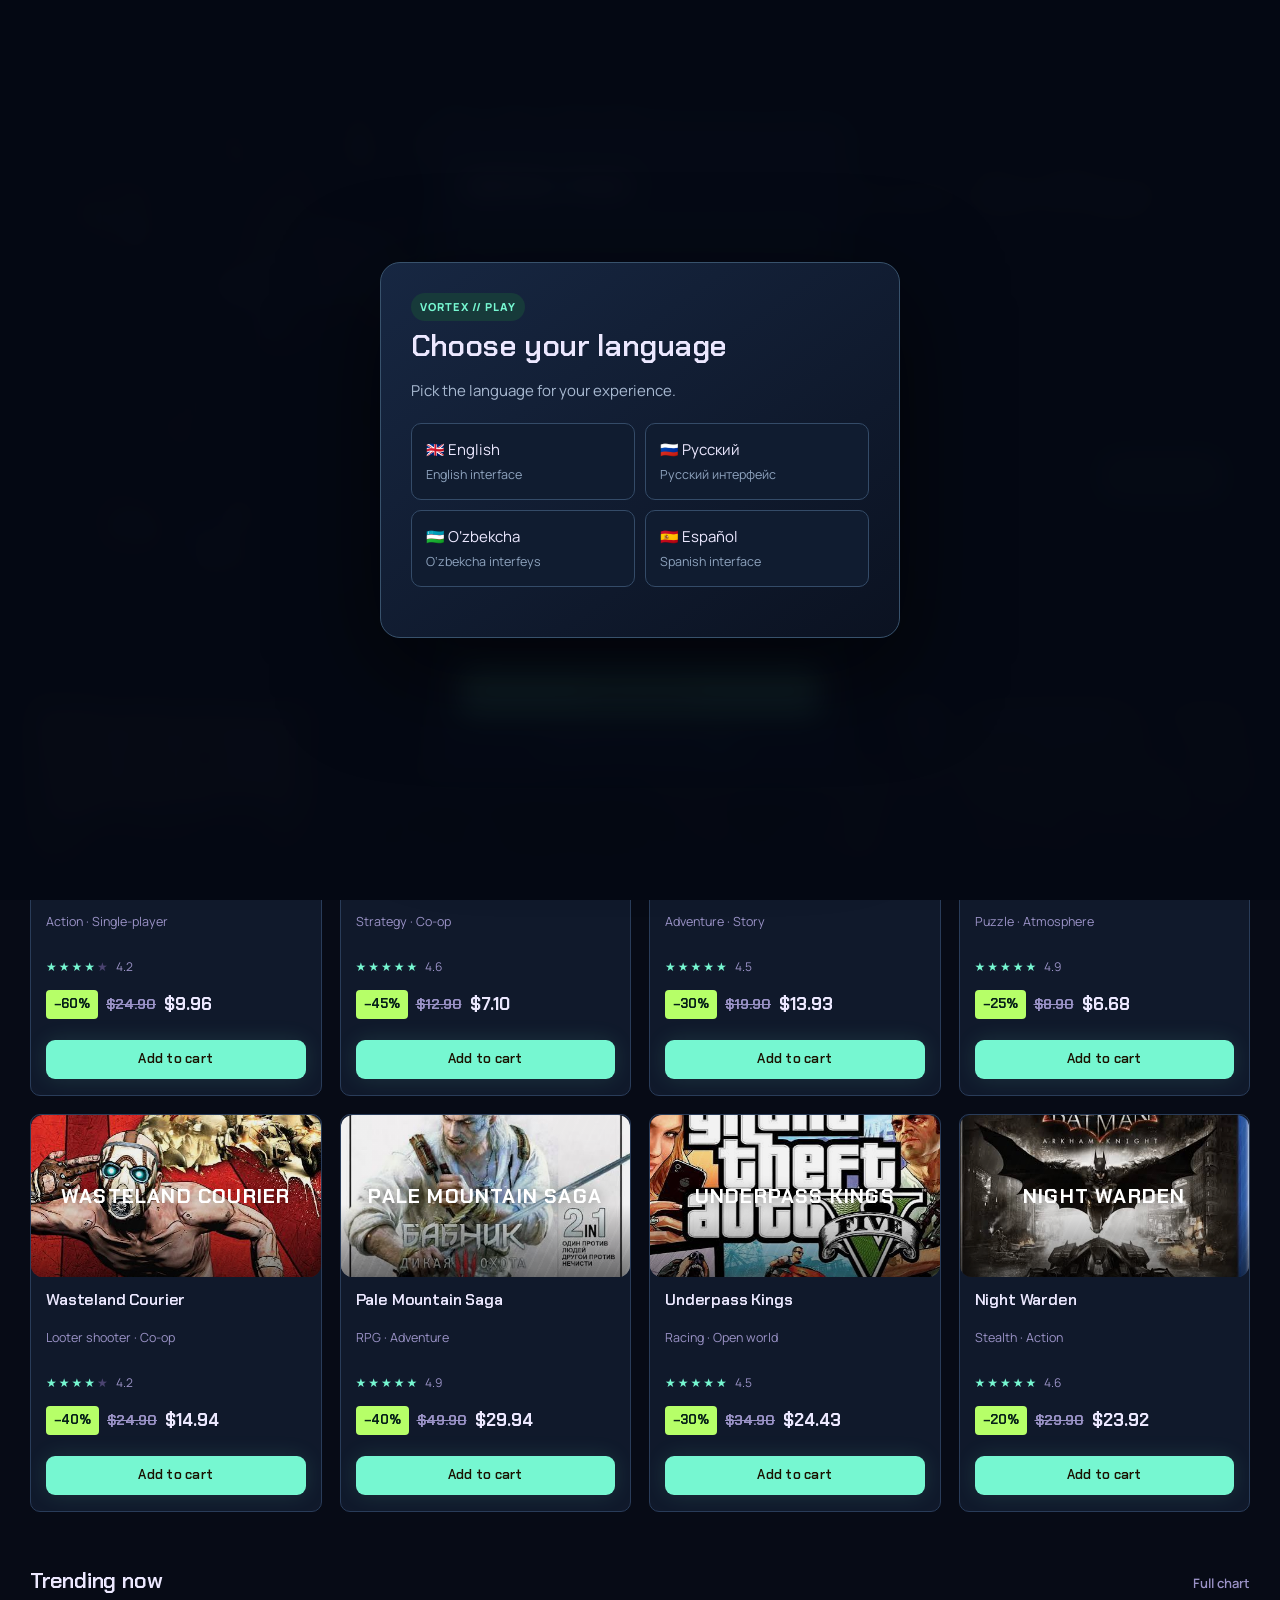
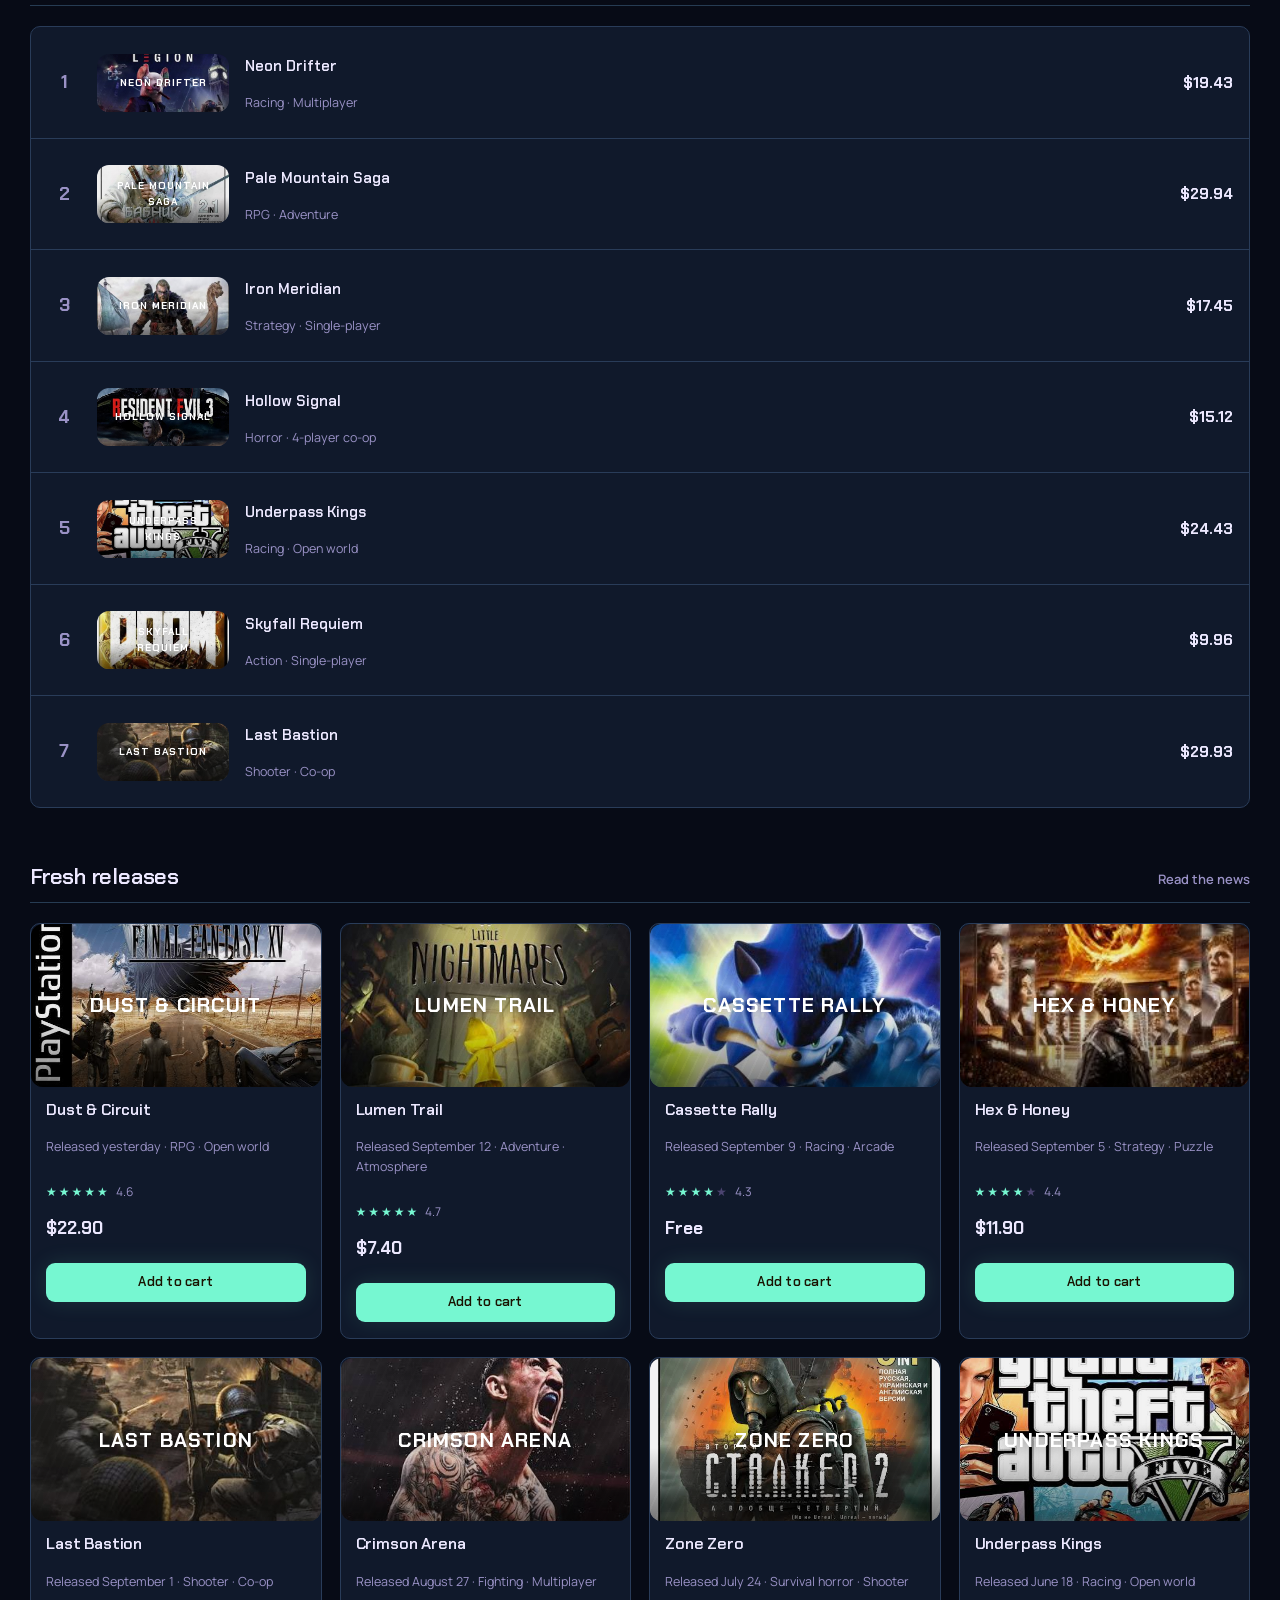
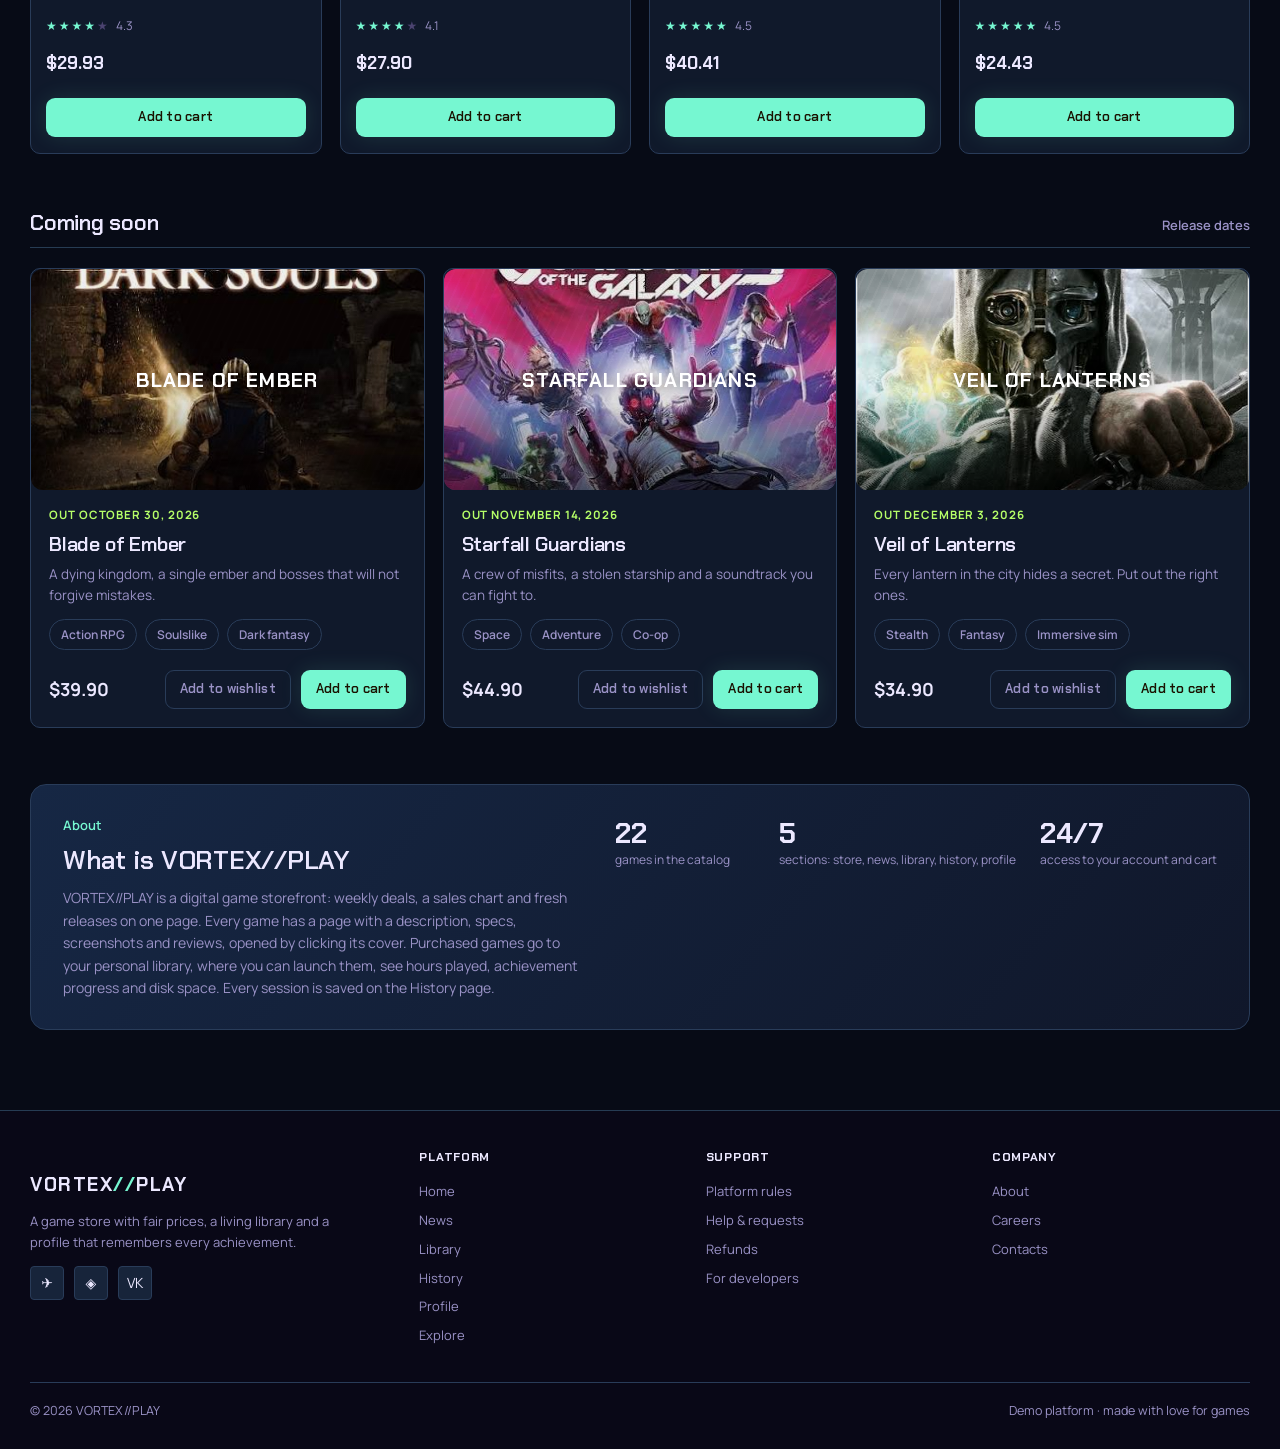
==== index.html @ 657681e9 "Vortex-play" ====
<!DOCTYPE html>
<html lang="en">
<head>
<meta charset="utf-8">
<meta name="description" content="VORTEX//PLAY — game store: weekly deals, sales chart and fresh releases. Click a cover to open the game page.">
<meta name="viewport" content="width=device-width, initial-scale=1">
<title>VORTEX//PLAY — store</title>
<link rel="preconnect" href="https://fonts.googleapis.com">
<link rel="preconnect" href="https://fonts.gstatic.com" crossorigin>
<link href="https://fonts.googleapis.com/css2?family=Chakra+Petch:wght@500;600;700&family=Manrope:wght@400;500;600;700&display=swap" rel="stylesheet">
<link rel="icon" href="data:image/svg+xml,%3Csvg xmlns='http://www.w3.org/2000/svg' viewBox='0 0 32 32'%3E%3Ctext y='26' font-size='26'%3E%F0%9F%8E%AE%3C/text%3E%3C/svg%3E">
<link rel="stylesheet" href="style.css">
<link rel="stylesheet" href="refresh.css">
</head>
<body data-page="home">

<header class="topbar">
  <div class="topbar__inner">
    <a class="logo" href="index.html">VORTEX<span>//</span>PLAY</a>
    <nav class="nav" id="main-nav">
      <a href="index.html" aria-current="page">Home</a>
      <a href="news.html">News</a>
      <a href="library.html">Library</a>
      <a href="history.html">History</a>
      <a href="profile.html">Profile</a>
      <a href="explore.html">Explore</a>
    </nav>
    <div class="session" data-session></div>
    <button class="burger" type="button" data-burger aria-expanded="false" aria-controls="main-nav" aria-label="Open menu"><span class="burger__lines"></span></button>
  </div>
</header>

<main class="shell">

  <section class="hero" aria-label="Game of the week">
    <div class="hero__stage">
      <div class="cover hero__cover" id="hero-cover">
        <span class="cover__title" id="hero-cover-title"></span>
        <span class="cover__hint">Details</span>
      </div>
      <ol class="hero__picker" id="hero-picker" aria-label="Other picks"></ol>
    </div>

    <div class="hero__info">
      <p class="hero__kicker" id="hero-kicker"></p>
      <h1 id="hero-title">Neon Drifter</h1>
      <p class="hero__text" id="hero-text"></p>
      <ul class="tags" id="hero-tags"></ul>
      <div class="hero__buy">
        <div class="price">
          <span class="price__off" id="hero-off"></span>
          <span class="price__old" id="hero-old"></span>
          <span class="price__now" id="hero-now"></span>
        </div>
        <button class="btn btn--primary" type="button" id="hero-buy" data-buy="">Add to cart</button>
        <button class="btn btn--ghost" type="button" data-wish>Add to wishlist</button>
      </div>
    </div>
  </section>

  <section class="section">
    <div class="section__head"><h2>Weekly deals</h2><a href="#">All offers</a></div>
    <div class="grid" id="deals"></div>
  </section>

  <section class="section">
    <div class="section__head"><h2>Trending now</h2><a href="#">Full chart</a></div>
    <ol class="chart" id="chart"></ol>
  </section>

  <section class="section">
    <div class="section__head"><h2>Fresh releases</h2><a href="news.html">Read the news</a></div>
    <div class="grid" id="fresh"></div>
  </section>

  <section class="section" id="soon-section" aria-label="Coming soon">
    <div class="section__head"><h2>Coming soon</h2><a href="news.html">Release dates</a></div>
    <div class="soon" id="soon"></div>
  </section>

  <section class="section about-site" aria-label="About the platform">
    <div class="about-site__card">
      <div class="about-site__text-block">
        <p class="hero__kicker">About</p>
        <h2>What is VORTEX//PLAY</h2>
        <p class="about-site__text">VORTEX//PLAY is a digital game storefront: weekly deals, a sales chart and fresh releases on one page. Every game has a page with a description, specs, screenshots and reviews, opened by clicking its cover. Purchased games go to your personal library, where you can launch them, see hours played, achievement progress and disk space. Every session is saved on the History page.</p>
      </div>
      <ul class="about-site__stats">
        <li><b>22</b><span>games in the catalog</span></li>
        <li><b>5</b><span>sections: store, news, library, history, profile</span></li>
        <li><b>24/7</b><span>access to your account and cart</span></li>
      </ul>
    </div>
  </section>

</main>

<footer class="footer">
  <div class="shell footer__top">
    <div class="footer__brand">
      <p class="logo">VORTEX<span>//</span>PLAY</p>
      <p class="footer__about">A game store with fair prices, a living library and a profile that remembers every achievement.</p>
      <div class="footer__social" aria-label="Social media">
        <a href="#" aria-label="Telegram">✈</a>
        <a href="#" aria-label="Discord">◈</a>
        <a href="#" aria-label="VK">VK</a>
      </div>
    </div>
    <nav class="footer__col" aria-label="Site sections">
      <h3>Platform</h3>
      <a href="index.html">Home</a>
      <a href="news.html">News</a>
      <a href="library.html">Library</a>
      <a href="history.html">History</a>
      <a href="profile.html">Profile</a>
      <a href="explore.html">Explore</a>
    </nav>
    <nav class="footer__col" aria-label="Support">
      <h3>Support</h3>
      <a href="#">Platform rules</a>
      <a href="#">Help &amp; requests</a>
      <a href="#">Refunds</a>
      <a href="#">For developers</a>
    </nav>
    <nav class="footer__col" aria-label="Company">
      <h3>Company</h3>
      <a href="#">About</a>
      <a href="#">Careers</a>
      <a href="#">Contacts</a>
    </nav>
  </div>
  <div class="shell footer__bottom">
    <span>© 2026 VORTEX//PLAY</span>
    <span>Demo platform · made with love for games</span>
  </div>
</footer>

<script src="app.js"></script>
<script src="fpgames.js"></script>
<script src="refresh.js"></script>
</body>
</html>
---- style.css ----
:root {
  --void: #0a0818;
  --panel: #14102b;
  --panel-2: #1c1740;
  --line: #2e2760;
  --text: #ece8ff;
  --muted: #9a92c6;
  --amber: #ffc247;
  --violet: #7b5cff;
  --mint: #4fe0b0;
  --danger: #ff4d6d;

  --radius-s: 4px;
  --radius-m: 10px;
  --shell: 1220px;
  --nav-h: 64px;

  --font-display: "Chakra Petch", "Segoe UI", sans-serif;
  --font-body: "Manrope", system-ui, sans-serif;
}

* { box-sizing: border-box; }

html { scroll-behavior: smooth; }

body {
  margin: 0;
  min-height: 100vh;
  background: var(--void);
  background-image:
    radial-gradient(900px 500px at 12% -10%, rgba(123, 92, 255, .22), transparent 60%),
    radial-gradient(700px 400px at 95% 0%, rgba(255, 194, 71, .10), transparent 55%);
  background-attachment: fixed;
  color: var(--text);
  font-family: var(--font-body);
  font-size: 15px;
  line-height: 1.6;
  -webkit-font-smoothing: antialiased;
}

body.is-locked { overflow: hidden; }

h1, h2, h3, h4 {
  font-family: var(--font-display);
  font-weight: 600;
  letter-spacing: -0.01em;
  line-height: 1.15;
  margin: 0;
}

a { color: inherit; text-decoration: none; }

img { max-width: 100%; display: block; }

button, input, select, textarea { font: inherit; color: inherit; }

:focus-visible {
  outline: 2px solid var(--amber);
  outline-offset: 3px;
  border-radius: 2px;
}

.shell {
  width: min(100% - 40px, var(--shell));
  margin-inline: auto;
}



.topbar {
  position: sticky;
  top: 0;
  z-index: 40;
  height: var(--nav-h);
  display: flex;
  align-items: center;
  background: rgba(10, 8, 24, .82);
  backdrop-filter: blur(14px);
  border-bottom: 1px solid var(--line);
}

.topbar__inner {
  display: flex;
  align-items: center;
  gap: 28px;
  width: min(100% - 40px, var(--shell));
  margin-inline: auto;
}

.logo {
  font-family: var(--font-display);
  font-size: 19px;
  font-weight: 700;
  letter-spacing: .04em;
  white-space: nowrap;
}

.logo span { color: var(--amber); }

.nav {
  display: flex;
  gap: 4px;
  margin-right: auto;
  overflow-x: auto;
  scrollbar-width: none;
}

.nav::-webkit-scrollbar { display: none; }

.nav a {
  position: relative;
  padding: 8px 14px;
  border-radius: var(--radius-s);
  color: var(--muted);
  font-size: 14px;
  font-weight: 600;
  white-space: nowrap;
  transition: color .15s, background .15s;
}

.nav a:hover { color: var(--text); background: var(--panel-2); }

.nav a[aria-current="page"] { color: var(--text); }

.nav a[aria-current="page"]::after {
  content: "";
  position: absolute;
  left: 14px;
  right: 14px;
  bottom: -1px;
  height: 2px;
  background: var(--amber);
}

.session {
  display: flex;
  align-items: center;
  gap: 10px;
  font-size: 13px;
  color: var(--muted);
}

.session__avatar {
  width: 32px;
  height: 32px;
  border-radius: var(--radius-s);
  display: grid;
  place-items: center;
  background: linear-gradient(140deg, var(--violet), #ff6a9c);
  font-family: var(--font-display);
  font-weight: 700;
  color: #fff;
}

.session__name { color: var(--text); font-weight: 600; }

.session__wallet { color: var(--mint); font-weight: 600; }



.btn {
  display: inline-flex;
  align-items: center;
  justify-content: center;
  gap: 8px;
  padding: 11px 20px;
  border: 1px solid transparent;
  border-radius: var(--radius-s);
  background: var(--panel-2);
  font-family: var(--font-display);
  font-size: 14px;
  font-weight: 600;
  letter-spacing: .02em;
  cursor: pointer;
  transition: background .15s, border-color .15s, transform .08s;
}

.btn:hover { background: #26205a; }
.btn:active { transform: translateY(1px); }

.btn--primary { background: var(--amber); color: #1a1200; }
.btn--primary:hover { background: #ffd071; }

.btn--play { background: var(--mint); color: #062018; }
.btn--play:hover { background: #6cecc2; }

.btn--ghost { background: transparent; border-color: var(--line); color: var(--muted); }
.btn--ghost:hover { background: var(--panel-2); color: var(--text); }

.btn--block { width: 100%; }



.section { margin-top: 56px; }

.section__head {
  display: flex;
  align-items: baseline;
  justify-content: space-between;
  gap: 16px;
  padding-bottom: 12px;
  margin-bottom: 20px;
  border-bottom: 1px solid var(--line);
}

.section__head h2 { font-size: 22px; }

.section__head a { font-size: 13px; color: var(--muted); font-weight: 600; }
.section__head a:hover { color: var(--amber); }



.cover {
  position: relative;
  aspect-ratio: 16 / 9;
  border-radius: var(--radius-s);
  overflow: hidden;
  display: grid;
  place-items: center;
  background: var(--panel-2);
}

.cover::before {
  content: "";
  position: absolute;
  inset: 0;
  background: linear-gradient(0deg, rgba(0,0,0,.55), rgba(0,0,0,.05) 45%);
  z-index: 0;
}

.cover::after {
  content: "";
  position: absolute;
  inset: 0;
  background: repeating-linear-gradient(115deg, rgba(255, 255, 255, .05) 0 2px, transparent 2px 9px);
  mix-blend-mode: overlay;
}

.cover[data-game] {
  cursor: pointer;
  transition: filter .15s, transform .1s;
}

.cover[data-game]:hover { filter: brightness(1.12); }
.cover[data-game]:active { transform: scale(.99); }
.cover[data-game]:focus-visible { outline: 2px solid var(--amber); outline-offset: 2px; }

.cover__title {
  position: relative;
  z-index: 1;
  padding: 0 14px;
  font-family: var(--font-display);
  font-size: clamp(14px, 2.2vw, 20px);
  font-weight: 700;
  letter-spacing: .06em;
  text-align: center;
  text-transform: uppercase;
  color: #fff;
  text-shadow: 0 2px 14px rgba(0, 0, 0, .6);
}



.cover {
  background-color: #1b1638;
  background-size: cover;
  background-position: center;
  background-repeat: no-repeat;
}

.cover__hint {
  position: absolute;
  z-index: 2;
  right: 8px;
  bottom: 8px;
  padding: 3px 9px;
  border-radius: 999px;
  background: rgba(10, 8, 24, .72);
  border: 1px solid rgba(236, 232, 255, .22);
  font-size: 11px;
  color: var(--text);
  opacity: 0;
  transform: translateY(4px);
  transition: opacity .16s, transform .16s;
}

.cover[data-game]:hover .cover__hint,
.cover[data-game]:focus-visible .cover__hint { opacity: 1; transform: none; }



.about-site__card {
  display: flex;
  flex-wrap: wrap;
  gap: 28px;
  justify-content: space-between;
  align-items: flex-start;
  padding: 30px 32px;
  border: 1px solid var(--line);
  border-radius: var(--radius-m);
  background: var(--panel);
  background-image: radial-gradient(500px 260px at 100% 0%, rgba(123, 92, 255, .16), transparent 60%);
}

.about-site__text-block { flex: 1 1 360px; }
.about-site__text-block h2 { margin: 6px 0 12px; font-size: clamp(20px, 3vw, 26px); }

.about-site__text {
  margin: 0;
  max-width: 62ch;
  color: var(--muted);
  font-size: 14px;
}

.about-site__stats {
  display: flex;
  flex-wrap: wrap;
  gap: 24px;
  margin: 4px 0 0;
  padding: 0;
  list-style: none;
}

.about-site__stats li {
  display: flex;
  flex-direction: column;
  min-width: 140px;
}

.about-site__stats b { font-family: var(--font-display); font-size: 28px; line-height: 1.1; }
.about-site__stats span { font-size: 12px; color: var(--muted); }



.footer {
  margin-top: 80px;
  padding-top: 40px;
  border-top: 1px solid var(--line);
  background: rgba(10, 8, 24, .6);
}

.footer__top {
  display: grid;
  grid-template-columns: 1.4fr 1fr 1fr 1fr;
  gap: 28px;
  padding-bottom: 32px;
}

.footer__brand .logo { margin-bottom: 10px; }

.footer__about {
  max-width: 320px;
  margin: 0 0 14px;
  color: var(--muted);
  font-size: 13px;
}

.footer__social { display: flex; gap: 10px; }

.footer__social a {
  width: 34px;
  height: 34px;
  display: grid;
  place-items: center;
  border: 1px solid var(--line);
  border-radius: var(--radius-s);
  background: var(--panel-2);
  font-size: 14px;
  transition: border-color .15s, transform .15s;
}

.footer__social a:hover { border-color: var(--amber); transform: translateY(-2px); }

.footer__col h3 {
  margin: 0 0 12px;
  font-size: 12px;
  font-weight: 700;
  text-transform: uppercase;
  letter-spacing: .06em;
  color: var(--text);
}

.footer__col a {
  display: block;
  padding: 4px 0;
  font-size: 13px;
  color: var(--muted);
}

.footer__col a:hover { color: var(--amber); }

.footer__bottom {
  display: flex;
  flex-wrap: wrap;
  justify-content: space-between;
  gap: 12px;
  padding: 18px 0 28px;
  border-top: 1px solid var(--line);
  color: var(--muted);
  font-size: 12.5px;
}

@media (max-width: 760px) {
  .footer__top { grid-template-columns: 1fr 1fr; }
}

@media (max-width: 480px) {
  .about-site__card { padding: 24px 20px; }
  .footer__top { grid-template-columns: 1fr; }
  .footer__bottom { justify-content: center; text-align: center; }
}




.gate {
  position: fixed;
  inset: 0;
  z-index: 100;
  display: grid;
  place-items: center;
  padding: 20px;
  background: rgba(6, 5, 16, .86);
  backdrop-filter: blur(6px);
}

.gate[hidden] { display: none; }

.gate__card {
  width: min(100%, 420px);
  max-height: calc(100vh - 40px);
  overflow-y: auto;
  padding: 30px;
  border: 1px solid var(--line);
  border-radius: var(--radius-m);
  background: var(--panel);
  box-shadow: 0 30px 80px rgba(0, 0, 0, .6);
}

.gate__logo {
  font-family: var(--font-display);
  font-size: 22px;
  font-weight: 700;
  letter-spacing: .05em;
}

.gate__logo span { color: var(--amber); }

.gate__lead {
  margin: 8px 0 24px;
  color: var(--muted);
  font-size: 14px;
}

.field { margin-bottom: 16px; }

.field label {
  display: block;
  margin-bottom: 6px;
  font-size: 13px;
  font-weight: 600;
  color: var(--muted);
}

.field input {
  width: 100%;
  padding: 11px 13px;
  border: 1px solid var(--line);
  border-radius: var(--radius-s);
  background: var(--void);
  transition: border-color .15s;
}

.field input:focus { border-color: var(--violet); outline: none; }

.field input[aria-invalid="true"] { border-color: var(--danger); }

.field__error {
  display: block;
  margin-top: 6px;
  min-height: 16px;
  font-size: 12px;
  color: var(--danger);
}

.gate__row {
  display: flex;
  align-items: flex-start;
  gap: 9px;
  margin: 4px 0 20px;
  font-size: 13px;
  color: var(--muted);
}

.gate__row input { margin-top: 3px; accent-color: var(--amber); }

.gate__switch {
  margin: 18px 0 0;
  text-align: center;
  font-size: 13px;
  color: var(--muted);
}

.gate__switch button {
  border: 0;
  background: none;
  padding: 0;
  color: var(--amber);
  font-weight: 600;
  cursor: pointer;
}

.gate__switch button:hover { text-decoration: underline; }



.game-modal { padding: 0; align-items: stretch; }

.game-modal__card {
  position: relative;
  display: flex;
  flex-direction: column;
  width: min(100%, 760px);
  max-height: min(92vh, 900px);
  margin: auto;
  border: 1px solid var(--line);
  border-radius: var(--radius-m);
  background: var(--panel);
  box-shadow: 0 30px 90px rgba(0, 0, 0, .65);
  overflow: hidden;
}

.game-modal__close {
  position: absolute;
  top: 14px;
  right: 14px;
  z-index: 3;
  width: 36px;
  height: 36px;
  display: grid;
  place-items: center;
  border: 1px solid rgba(236, 232, 255, .25);
  border-radius: 50%;
  background: rgba(10, 8, 24, .7);
  backdrop-filter: blur(6px);
  font-size: 20px;
  line-height: 1;
  cursor: pointer;
  transition: background .15s, transform .15s;
}

.game-modal__close:hover { background: var(--danger); color: #fff; transform: scale(1.06); }

.game-modal__hero {
  position: relative;
  min-height: 230px;
  display: flex;
  align-items: flex-end;
  padding: 24px 26px 20px;
  background-size: cover;
  background-position: center;
  flex: none;
}

.game-modal__hero-text { position: relative; z-index: 1; }

.game-modal__genre {
  margin: 0 0 6px;
  font-size: 12px;
  font-weight: 700;
  letter-spacing: .06em;
  text-transform: uppercase;
  color: var(--amber);
}

.game-modal__card h2 { font-size: clamp(22px, 4vw, 32px); }

.game-modal__short {
  margin: 8px 0 0;
  max-width: 54ch;
  color: #cfc8f2;
  font-size: 14px;
}

.game-modal__scroll {
  flex: 1;
  min-height: 0;
  overflow-y: auto;
  padding: 22px 26px 26px;
}


.facts {
  display: grid;
  grid-template-columns: repeat(auto-fit, minmax(120px, 1fr));
  gap: 10px;
  margin: 0 0 18px;
  padding: 0;
  list-style: none;
}

.facts li {
  padding: 10px 12px;
  border: 1px solid var(--line);
  border-radius: var(--radius-s);
  background: var(--panel-2);
}

.facts span { display: block; font-size: 11px; color: var(--muted); }
.facts b { font-size: 14px; }

.game-modal__tags { margin: 0 0 20px; }
.game-modal__tags[hidden] { display: none; }


.tabs {
  display: flex;
  gap: 4px;
  margin-bottom: 18px;
  padding: 4px;
  border: 1px solid var(--line);
  border-radius: var(--radius-m);
  background: var(--void);
}

.tabs button {
  flex: 1;
  padding: 9px 12px;
  border: 0;
  border-radius: var(--radius-s);
  background: transparent;
  color: var(--muted);
  font-size: 13px;
  font-weight: 600;
  cursor: pointer;
  transition: background .15s, color .15s;
}

.tabs button:hover { color: var(--text); }
.tabs button[aria-selected="true"] { background: var(--violet); color: #fff; }

.pane[hidden] { display: none; }

.game-modal__text { margin: 0; color: var(--muted); }

.game-modal__sub { margin: 22px 0 10px; font-size: 15px; }

.features {
  display: grid;
  grid-template-columns: repeat(auto-fit, minmax(210px, 1fr));
  gap: 8px;
  margin: 0;
  padding: 0;
  list-style: none;
}

.features li {
  position: relative;
  padding-left: 20px;
  font-size: 13.5px;
  color: var(--muted);
}

.features li::before {
  content: "\25C6";
  position: absolute;
  left: 0;
  color: var(--mint);
  font-size: 10px;
}


.shots {
  display: grid;
  grid-template-columns: repeat(auto-fit, minmax(170px, 1fr));
  gap: 10px;
}

.shots img {
  width: 100%;
  aspect-ratio: 16 / 9;
  object-fit: cover;
  border: 1px solid var(--line);
  border-radius: var(--radius-s);
  transition: transform .18s, border-color .18s;
}

.shots img:hover { transform: scale(1.02); border-color: var(--violet); }


.specs { width: 100%; border-collapse: collapse; font-size: 13.5px; }
.specs tr { border-bottom: 1px solid var(--line); }
.specs tr:last-child { border-bottom: 0; }

.specs th {
  width: 42%;
  padding: 11px 0;
  text-align: left;
  font-weight: 600;
  color: var(--muted);
}

.specs td { padding: 11px 0; }


.score {
  display: flex;
  align-items: center;
  gap: 16px;
  margin-bottom: 18px;
  padding: 16px;
  border: 1px solid var(--line);
  border-radius: var(--radius-m);
  background: var(--panel-2);
}

.score > b { font-family: var(--font-display); font-size: 38px; line-height: 1; }
.score span { font-size: 12.5px; color: var(--muted); }
.score__stars span, .card__rating span:not(:last-child) { color: #4b4370; }
.score__stars span.is-on, .card__rating span.is-on { color: var(--amber); }

.reviews { display: grid; gap: 10px; }

.review {
  padding: 14px 16px;
  border: 1px solid var(--line);
  border-radius: var(--radius-m);
  background: var(--panel-2);
}

.review__head {
  display: flex;
  justify-content: space-between;
  gap: 10px;
  margin: 0 0 6px;
  font-size: 13px;
}

.review__head span { color: var(--muted); }
.review__text { margin: 0; font-size: 13.5px; color: var(--muted); }


.game-modal__buy {
  display: flex;
  align-items: center;
  gap: 12px;
  flex-wrap: wrap;
  flex: none;
  padding: 16px 26px;
  border-top: 1px solid var(--line);
  background: var(--void);
}

.game-modal__buy .price { margin-right: auto; }

.btn.is-added { background: var(--mint); border-color: var(--mint); color: #06281e; }



.session__cart {
  position: relative;
  width: 38px;
  height: 36px;
  display: grid;
  place-items: center;
  border: 1px solid var(--line);
  border-radius: var(--radius-s);
  background: var(--panel-2);
  cursor: pointer;
  transition: border-color .15s, background .15s;
}

.session__cart:hover { border-color: var(--amber); background: #221b4d; }
.session__cart-icon { font-size: 15px; line-height: 1; }

.session__cart-count {
  position: absolute;
  top: -7px;
  right: -7px;
  min-width: 19px;
  height: 19px;
  padding: 0 5px;
  display: grid;
  place-items: center;
  border-radius: 999px;
  background: var(--amber);
  color: #241a00;
  font-size: 11px;
  font-weight: 700;
}

.session__cart-count.is-empty { display: none; }

.drawer {
  position: fixed;
  inset: 0;
  z-index: 110;
  display: flex;
  justify-content: flex-end;
  background: rgba(6, 5, 16, .8);
  backdrop-filter: blur(5px);
}

.drawer[hidden] { display: none; }

.drawer__card {
  display: flex;
  flex-direction: column;
  width: min(100%, 420px);
  height: 100%;
  border-left: 1px solid var(--line);
  background: var(--panel);
  animation: drawer-in .22s ease;
}

@keyframes drawer-in { from { transform: translateX(28px); opacity: .4; } to { transform: none; opacity: 1; } }

.drawer__head {
  display: flex;
  align-items: center;
  justify-content: space-between;
  padding: 20px 22px;
  border-bottom: 1px solid var(--line);
}

.drawer__close {
  width: 34px;
  height: 34px;
  border: 1px solid var(--line);
  border-radius: var(--radius-s);
  background: var(--panel-2);
  font-size: 18px;
  cursor: pointer;
}

.drawer__close:hover { background: var(--danger); color: #fff; }

.drawer__body { flex: 1; overflow-y: auto; padding: 16px 22px; }
.drawer__empty { color: var(--muted); font-size: 14px; }

.cart-item {
  display: grid;
  grid-template-columns: 76px 1fr auto auto;
  align-items: center;
  gap: 12px;
  padding: 10px 0;
  border-bottom: 1px solid var(--line);
}

.cart-item__cover { aspect-ratio: 16 / 10; }
.cart-item__body b { display: block; font-size: 14px; }
.cart-item__body span { font-size: 12px; color: var(--muted); }
.cart-item__price { font-weight: 700; font-size: 14px; white-space: nowrap; }

.cart-item__remove {
  width: 28px;
  height: 28px;
  border: 1px solid var(--line);
  border-radius: var(--radius-s);
  background: transparent;
  color: var(--muted);
  cursor: pointer;
}

.cart-item__remove:hover { color: var(--danger); border-color: var(--danger); }

.drawer__foot { padding: 18px 22px 24px; border-top: 1px solid var(--line); background: var(--void); }

.drawer__total {
  display: flex;
  justify-content: space-between;
  align-items: baseline;
  margin: 0 0 14px;
  color: var(--muted);
  font-size: 14px;
}

.drawer__total b { font-family: var(--font-display); font-size: 24px; color: var(--text); }



.toast {
  position: fixed;
  left: 50%;
  bottom: 26px;
  z-index: 200;
  max-width: calc(100% - 32px);
  padding: 12px 20px;
  border: 1px solid var(--line);
  border-radius: 999px;
  background: var(--panel-2);
  box-shadow: 0 16px 40px rgba(0, 0, 0, .5);
  font-size: 13.5px;
  transform: translate(-50%, 20px);
  opacity: 0;
  pointer-events: none;
  transition: opacity .2s, transform .2s;
}

.toast.is-shown { opacity: 1; transform: translate(-50%, 0); }



.card__rating {
  display: flex;
  align-items: center;
  gap: 2px;
  margin: 6px 0 0;
  font-size: 12px;
}

.card__rating span:last-child { margin-left: 6px; color: var(--muted); }

.btn--small { padding: 8px 14px; font-size: 13px; }

.post__more {
  padding: 0;
  border: 0;
  background: none;
  color: var(--amber);
  font-size: 13px;
  font-weight: 600;
  cursor: pointer;
}

.post__more:hover { text-decoration: underline; }

@media (prefers-reduced-motion: reduce) {
  * { animation-duration: .01ms !important; transition-duration: .01ms !important; }
}

@media (max-width: 620px) {
  .game-modal__card { max-height: 100vh; border-radius: 0; }
  .game-modal__hero { min-height: 180px; padding: 20px; }
  .game-modal__scroll { padding: 18px 20px 22px; }
  .game-modal__buy { padding: 14px 20px; }
  .game-modal__buy .btn { flex: 1; }
  .cart-item { grid-template-columns: 60px 1fr auto; }
  .cart-item__price { grid-column: 2; }
}




.burger {
  display: none;
  width: 40px;
  height: 36px;
  padding: 0;
  border: 1px solid var(--line);
  border-radius: var(--radius-s);
  background: var(--panel);
  cursor: pointer;
}

.burger__lines,
.burger__lines::before,
.burger__lines::after {
  display: block;
  width: 18px;
  height: 2px;
  margin-inline: auto;
  border-radius: 2px;
  background: var(--text);
  transition: transform .18s, opacity .18s;
}

.burger__lines { position: relative; }

.burger__lines::before,
.burger__lines::after {
  content: "";
  position: absolute;
  left: 0;
}

.burger__lines::before { top: -6px; }
.burger__lines::after { top: 6px; }

.burger[aria-expanded="true"] .burger__lines { background: transparent; }
.burger[aria-expanded="true"] .burger__lines::before { transform: translateY(6px) rotate(45deg); }
.burger[aria-expanded="true"] .burger__lines::after { transform: translateY(-6px) rotate(-45deg); }



@media (max-width: 760px) {
  .topbar__inner { gap: 12px; }

  .burger { display: grid; place-items: center; order: 3; }

  .logo { margin-right: auto; font-size: 17px; }

  .session { order: 2; }
  .session__wallet,
  .session__name { display: none; }

  
  .nav {
    position: absolute;
    top: var(--nav-h);
    left: 0;
    right: 0;
    display: none;
    flex-direction: column;
    gap: 0;
    overflow: visible;
    padding: 8px;
    border-bottom: 1px solid var(--line);
    background: rgba(10, 8, 24, .97);
    backdrop-filter: blur(14px);
    box-shadow: 0 20px 40px rgba(0, 0, 0, .45);
  }

  .nav.is-open { display: flex; }

  .nav a {
    padding: 14px 12px;
    border-radius: var(--radius-s);
    font-size: 16px;
    color: var(--text);
  }

  .nav a + a { border-top: 1px solid var(--line); }

  .nav a[aria-current="page"] { background: var(--panel-2); color: var(--amber); }
  .nav a[aria-current="page"]::after { display: none; }

  .section { margin-top: 40px; }
}

@media (prefers-reduced-motion: reduce) {
  * { animation-duration: .01ms !important; transition-duration: .01ms !important; }
  html { scroll-behavior: auto; }
}





.hero {
  display: grid;
  grid-template-columns: minmax(0, 1.55fr) minmax(0, 1fr);
  gap: 28px;
  margin-top: 36px;
}

.hero__cover { aspect-ratio: 16 / 8.2; }

.hero__cover .cover__title { font-size: clamp(22px, 4vw, 44px); }

.hero__picker {
  display: grid;
  grid-template-columns: repeat(3, 1fr);
  gap: 10px;
  margin: 10px 0 0;
  padding: 0;
  list-style: none;
}

.hero__picker button {
  width: 100%;
  padding: 0;
  border: 1px solid transparent;
  border-radius: var(--radius-s);
  background: none;
  cursor: pointer;
  opacity: .55;
  transition: opacity .15s, border-color .15s;
}

.hero__picker button:hover { opacity: .85; }

.hero__picker button[aria-pressed="true"] { opacity: 1; border-color: var(--amber); }

.hero__picker .cover { aspect-ratio: 16 / 7; }
.hero__picker .cover__title { font-size: 11px; letter-spacing: .1em; }

.hero__info {
  display: flex;
  flex-direction: column;
  padding: 26px;
  border: 1px solid var(--line);
  border-radius: var(--radius-m);
  background: var(--panel);
}

.hero__kicker {
  margin: 0 0 10px;
  font-size: 13px;
  font-weight: 600;
  color: var(--amber);
}

.hero__info h1 { font-size: clamp(28px, 3.4vw, 38px); }

.hero__text {
  margin: 14px 0 0;
  max-width: 44ch;
  color: var(--muted);
}

.tags {
  display: flex;
  flex-wrap: wrap;
  gap: 8px;
  margin: 20px 0 0;
  padding: 0;
  list-style: none;
}

.tags li {
  padding: 5px 11px;
  border: 1px solid var(--line);
  border-radius: 40px;
  font-size: 12px;
  font-weight: 600;
  color: var(--muted);
}

.hero__buy {
  display: flex;
  flex-wrap: wrap;
  gap: 10px;
  align-items: center;
  margin-top: auto;
  padding-top: 26px;
}

.price {
  display: flex;
  align-items: center;
  gap: 9px;
  margin-right: auto;
  font-family: var(--font-display);
}

.price__off {
  padding: 4px 8px;
  border-radius: var(--radius-s);
  background: var(--mint);
  color: #062018;
  font-weight: 700;
  font-size: 13px;
}

.price__old { color: var(--muted); text-decoration: line-through; font-size: 14px; }
.price__now { font-size: 22px; font-weight: 700; }



.grid {
  display: grid;
  grid-template-columns: repeat(auto-fill, minmax(230px, 1fr));
  gap: 18px;
}

.card {
  display: flex;
  flex-direction: column;
  border: 1px solid var(--line);
  border-radius: var(--radius-m);
  background: var(--panel);
  overflow: hidden;
}

.card:hover { border-color: var(--violet); }

.card__body {
  display: flex;
  flex-direction: column;
  gap: 6px;
  padding: 14px 15px 16px;
}

.card__title { font-size: 16px; }

.card__meta { font-size: 12.5px; color: var(--muted); }

.card__price {
  display: flex;
  align-items: center;
  gap: 8px;
  margin-top: 8px;
  font-family: var(--font-display);
  font-weight: 700;
}

.card__price .price__now { font-size: 17px; }



.chart {
  margin: 0;
  padding: 0;
  list-style: none;
  border: 1px solid var(--line);
  border-radius: var(--radius-m);
  background: var(--panel);
  overflow: hidden;
}

.chart li {
  display: grid;
  grid-template-columns: 34px 132px minmax(0, 1fr) auto;
  gap: 16px;
  align-items: center;
  padding: 12px 16px;
  border-bottom: 1px solid var(--line);
}

.chart li:last-child { border-bottom: 0; }
.chart li:hover { background: var(--panel-2); }

.chart__rank {
  font-family: var(--font-display);
  font-size: 18px;
  font-weight: 700;
  color: var(--muted);
  text-align: center;
}

.chart__thumb { aspect-ratio: 16 / 7; }
.chart__thumb .cover__title { font-size: 10px; letter-spacing: .1em; }

.chart__name { font-family: var(--font-display); font-size: 15px; font-weight: 600; }
.chart__genre { font-size: 12.5px; color: var(--muted); }
.chart__price { font-family: var(--font-display); font-weight: 700; white-space: nowrap; }

@media (max-width: 960px) {
  .hero { grid-template-columns: 1fr; }
}

@media (max-width: 620px) {
  .chart li { grid-template-columns: 28px minmax(0, 1fr) auto; }
  .chart__thumb { display: none; }
}





.page-head { margin: 40px 0 26px; }
.page-head h1 { font-size: clamp(28px, 4vw, 38px); }
.page-head p { margin: 10px 0 0; color: var(--muted); max-width: 52ch; }

.visually-hidden {
  position: absolute;
  width: 1px; height: 1px;
  margin: -1px; padding: 0;
  overflow: hidden; clip: rect(0 0 0 0);
  white-space: nowrap; border: 0;
}

.filters {
  display: flex;
  flex-wrap: wrap;
  gap: 8px;
  padding-bottom: 20px;
  border-bottom: 1px solid var(--line);
}

.filters button {
  padding: 7px 14px;
  border: 1px solid var(--line);
  border-radius: 40px;
  background: transparent;
  color: var(--muted);
  font-size: 13px;
  font-weight: 600;
  cursor: pointer;
  transition: color .15s, background .15s, border-color .15s;
}

.filters button:hover { color: var(--text); }

.filters button[aria-pressed="true"] {
  background: var(--amber);
  border-color: var(--amber);
  color: #1a1200;
}

.news-layout {
  display: grid;
  grid-template-columns: minmax(0, 1fr) 300px;
  gap: 32px;
  margin-top: 28px;
}

.feed { display: grid; gap: 18px; }

.post {
  display: grid;
  grid-template-columns: 220px minmax(0, 1fr);
  gap: 20px;
  padding: 16px;
  border: 1px solid var(--line);
  border-radius: var(--radius-m);
  background: var(--panel);
}

.post:hover { border-color: var(--violet); }

.post__cover { aspect-ratio: 16 / 9; }
.post__cover .cover__title { font-size: 13px; }

.post__body { display: flex; flex-direction: column; }

.post__meta {
  display: flex;
  flex-wrap: wrap;
  gap: 10px;
  align-items: center;
  margin: 0 0 8px;
  font-size: 12.5px;
  color: var(--muted);
}

.post__topic {
  padding: 3px 9px;
  border-radius: var(--radius-s);
  background: var(--panel-2);
  color: var(--amber);
  font-weight: 600;
}

.post__title { font-size: 19px; }

.post__text { margin: 10px 0 0; color: var(--muted); max-width: 62ch; }

.post__more {
  margin-top: auto;
  padding-top: 14px;
  font-size: 13px;
  font-weight: 700;
  font-family: var(--font-display);
  color: var(--amber);
}

.post__more:hover { text-decoration: underline; }

.feed__empty {
  padding: 40px 20px;
  border: 1px dashed var(--line);
  border-radius: var(--radius-m);
  text-align: center;
  color: var(--muted);
}

.rail { display: grid; gap: 18px; align-content: start; }

.rail__box {
  padding: 20px;
  border: 1px solid var(--line);
  border-radius: var(--radius-m);
  background: var(--panel);
}

.rail__box h2 { font-size: 16px; margin-bottom: 14px; }

.rail__text { margin: 0 0 14px; font-size: 13.5px; color: var(--muted); }

.dates { margin: 0; padding: 0; list-style: none; display: grid; gap: 12px; }

.dates li {
  display: grid;
  grid-template-columns: 48px minmax(0, 1fr);
  gap: 12px;
  align-items: center;
}

.dates time {
  padding: 6px 0;
  border-radius: var(--radius-s);
  background: var(--panel-2);
  font-family: var(--font-display);
  font-size: 12px;
  font-weight: 700;
  text-align: center;
  color: var(--amber);
}

.dates p { margin: 0; font-size: 13.5px; }
.dates span { display: block; font-size: 12px; color: var(--muted); }

.rail__form { display: grid; gap: 10px; }

.rail__form input {
  width: 100%;
  padding: 10px 12px;
  border: 1px solid var(--line);
  border-radius: var(--radius-s);
  background: var(--void);
}

.rail__form input:focus { border-color: var(--violet); outline: none; }

.rail__status { min-height: 18px; font-size: 12.5px; color: var(--mint); }

@media (max-width: 960px) {
  .news-layout { grid-template-columns: 1fr; }
}

@media (max-width: 620px) {
  .post { grid-template-columns: 1fr; }
}





.lib {
  display: grid;
  grid-template-columns: 250px minmax(0, 1fr);
  gap: 32px;
  margin-top: 36px;
  align-items: start;
}

.lib__side { display: grid; gap: 18px; position: sticky; top: calc(var(--nav-h) + 20px); }

.lib__side input[type="search"] {
  width: 100%;
  padding: 10px 13px;
  border: 1px solid var(--line);
  border-radius: var(--radius-s);
  background: var(--panel);
}

.lib__side input[type="search"]:focus { border-color: var(--violet); outline: none; }

.lib__filters { display: grid; gap: 2px; }

.lib__filters button {
  display: flex;
  justify-content: space-between;
  gap: 10px;
  padding: 9px 12px;
  border: 0;
  border-radius: var(--radius-s);
  background: transparent;
  color: var(--muted);
  font-size: 14px;
  font-weight: 600;
  text-align: left;
  cursor: pointer;
}

.lib__filters button:hover { background: var(--panel); color: var(--text); }

.lib__filters button[aria-pressed="true"] {
  background: var(--panel-2);
  color: var(--text);
  box-shadow: inset 2px 0 0 var(--amber);
}

.lib__filters span { color: var(--muted); font-weight: 500; }

.lib__disk {
  padding: 16px;
  border: 1px solid var(--line);
  border-radius: var(--radius-m);
  background: var(--panel);
}

.lib__disk h2 { font-size: 14px; }

.lib__disk-value {
  margin: 8px 0 10px;
  font-family: var(--font-display);
  font-size: 20px;
  font-weight: 700;
}

.lib__disk-note { margin: 10px 0 0; font-size: 12px; color: var(--muted); }

.bar {
  height: 6px;
  border-radius: 40px;
  background: var(--void);
  overflow: hidden;
}

.bar__fill {
  display: block;
  height: 100%;
  width: 0;
  border-radius: 40px;
  background: linear-gradient(90deg, var(--violet), var(--amber));
}

.lib__head {
  display: flex;
  align-items: baseline;
  justify-content: space-between;
  gap: 16px;
  padding-bottom: 14px;
  margin-bottom: 20px;
  border-bottom: 1px solid var(--line);
}

.lib__head h1 { font-size: clamp(24px, 3vw, 32px); }
.lib__head p { margin: 0; color: var(--muted); font-size: 13px; }

.lib__grid {
  display: grid;
  grid-template-columns: repeat(auto-fill, minmax(250px, 1fr));
  gap: 18px;
}

.game {
  display: flex;
  flex-direction: column;
  border: 1px solid var(--line);
  border-radius: var(--radius-m);
  background: var(--panel);
  overflow: hidden;
}

.game__cover { aspect-ratio: 16 / 9; }

.game__body { display: grid; gap: 8px; padding: 14px 15px 16px; }

.game__title { font-size: 16px; }

.game__stat { display: flex; justify-content: space-between; gap: 10px; font-size: 12.5px; color: var(--muted); }

.game__state {
  font-weight: 700;
  font-family: var(--font-display);
}

.game__state[data-state="Installed"] { color: var(--mint); }
.game__state[data-state="Updating"] { color: var(--amber); }
.game__state[data-state="Not installed"] { color: var(--muted); }

.game__progress { display: grid; gap: 5px; }
.game__progress p { margin: 0; font-size: 12px; color: var(--muted); display: flex; justify-content: space-between; }

.game__actions { display: flex; gap: 8px; margin-top: 4px; }
.game__actions .btn { flex: 1; padding: 9px 12px; font-size: 13px; }

.lib__empty {
  padding: 40px 20px;
  border: 1px dashed var(--line);
  border-radius: var(--radius-m);
  text-align: center;
  color: var(--muted);
}

@media (max-width: 900px) {
  .lib { grid-template-columns: 1fr; }
  .lib__side { position: static; }
  .lib__filters { grid-auto-flow: column; grid-auto-columns: max-content; overflow-x: auto; }
}





.card-me {
  display: grid;
  grid-template-columns: 96px minmax(0, 1fr) auto;
  gap: 24px;
  align-items: start;
  margin-top: 36px;
  padding: 26px;
  border: 1px solid var(--line);
  border-radius: var(--radius-m);
  background:
    linear-gradient(120deg, rgba(123, 92, 255, .22), transparent 55%),
    var(--panel);
}

.card-me__avatar {
  width: 96px;
  height: 96px;
  display: grid;
  place-items: center;
  border-radius: var(--radius-m);
  background: linear-gradient(140deg, var(--violet), #ff6a9c);
  font-family: var(--font-display);
  font-size: 34px;
  font-weight: 700;
  color: #fff;
}

.card-me__info h1 { font-size: clamp(24px, 3vw, 32px); }

.card-me__mail { margin: 6px 0 0; font-size: 13.5px; color: var(--muted); }

.card-me__status {
  margin: 10px 0 0;
  font-size: 14px;
  color: var(--mint);
  font-weight: 600;
}

.card-me__actions { display: grid; gap: 8px; }

.level {
  display: flex;
  align-items: center;
  gap: 14px;
  margin-top: 18px;
}

.level__badge {
  width: 44px;
  height: 44px;
  display: grid;
  place-items: center;
  border: 2px solid var(--amber);
  border-radius: 50%;
  font-family: var(--font-display);
  font-size: 17px;
  font-weight: 700;
}

.level__bar { flex: 1; max-width: 360px; }

.level__bar p { margin: 6px 0 0; font-size: 12px; color: var(--muted); }

.level__track {
  height: 7px;
  border-radius: 40px;
  background: var(--void);
  overflow: hidden;
}

.level__track span {
  display: block;
  height: 100%;
  width: 0;
  background: linear-gradient(90deg, var(--violet), var(--amber));
}



.stats {
  display: grid;
  grid-template-columns: repeat(auto-fit, minmax(160px, 1fr));
  gap: 14px;
  margin-top: 18px;
}

.stat {
  padding: 16px 18px;
  border: 1px solid var(--line);
  border-radius: var(--radius-m);
  background: var(--panel);
}

.stat b {
  display: block;
  font-family: var(--font-display);
  font-size: 26px;
  font-weight: 700;
}

.stat span { font-size: 13px; color: var(--muted); }



.profile-layout {
  display: grid;
  grid-template-columns: minmax(0, 1fr) 300px;
  gap: 32px;
}



.activity {
  margin: 0;
  padding: 0;
  list-style: none;
  display: grid;
  gap: 12px;
}

.activity li {
  display: grid;
  grid-template-columns: 120px minmax(0, 1fr) auto;
  gap: 16px;
  align-items: center;
  padding: 12px 14px;
  border: 1px solid var(--line);
  border-radius: var(--radius-m);
  background: var(--panel);
}

.activity .cover { aspect-ratio: 16 / 8; }
.activity .cover__title { font-size: 10px; letter-spacing: .08em; }

.activity__name { font-family: var(--font-display); font-weight: 600; margin: 0; }
.activity__note { margin: 2px 0 0; font-size: 12.5px; color: var(--muted); }
.activity__hours { font-family: var(--font-display); font-weight: 700; white-space: nowrap; }



.awards {
  display: grid;
  grid-template-columns: repeat(auto-fill, minmax(150px, 1fr));
  gap: 14px;
}

.award {
  padding: 16px;
  border: 1px solid var(--line);
  border-radius: var(--radius-m);
  background: var(--panel);
  text-align: center;
}

.award__icon {
  width: 46px;
  height: 46px;
  margin: 0 auto 10px;
  display: grid;
  place-items: center;
  border-radius: 50%;
  background: var(--panel-2);
  font-size: 22px;
}

.award b { display: block; font-family: var(--font-display); font-size: 14px; }
.award span { font-size: 12px; color: var(--muted); }

.award--locked { opacity: .45; }



.side { display: grid; gap: 18px; align-content: start; margin-top: 56px; }

.side__box {
  padding: 20px;
  border: 1px solid var(--line);
  border-radius: var(--radius-m);
  background: var(--panel);
}

.side__box h2 { font-size: 16px; margin-bottom: 14px; }
.side__box h2 span { color: var(--muted); font-weight: 500; font-size: 13px; }

.friends { margin: 0; padding: 0; list-style: none; display: grid; gap: 12px; }

.friends li { display: grid; grid-template-columns: 34px minmax(0, 1fr); gap: 11px; align-items: center; }

.friends__avatar {
  width: 34px;
  height: 34px;
  display: grid;
  place-items: center;
  border-radius: var(--radius-s);
  background: var(--panel-2);
  font-family: var(--font-display);
  font-weight: 700;
  font-size: 13px;
}

.friends b { display: block; font-size: 14px; font-weight: 600; }
.friends span { font-size: 12px; color: var(--muted); }
.friends span.is-online { color: var(--mint); }

.wallet {
  margin: 0 0 14px;
  font-family: var(--font-display);
  font-size: 28px;
  font-weight: 700;
}

@media (max-width: 960px) {
  .profile-layout { grid-template-columns: 1fr; }
  .side { margin-top: 32px; }
}

@media (max-width: 720px) {
  .card-me { grid-template-columns: 1fr; }
  .card-me__actions { grid-auto-flow: column; }
  .activity li { grid-template-columns: minmax(0, 1fr) auto; }
  .activity .cover { display: none; }
}

[hidden] { display: none !important; }


.activity .cover__hint,
.chart__thumb .cover__hint,
.cart-item__cover .cover__hint { display: none; }



.topup { z-index: 120; }
.topup__card { position: relative; width: min(100%, 440px); }
.topup__close {
  position: absolute; top: 10px; right: 12px;
  width: 34px; height: 34px; border: 0; border-radius: 50%;
  background: transparent; color: var(--muted); font-size: 24px; line-height: 1; cursor: pointer;
}
.topup__close:hover { background: var(--panel-2); color: var(--text); }
.topup__title { font-family: var(--font-display); font-size: 22px; margin: 0 0 6px; }
.topup__balance { margin: 0 0 18px; color: var(--muted); font-size: 14px; }
.topup__balance b { color: var(--mint); }
.topup__chips { display: flex; flex-wrap: wrap; gap: 8px; margin-bottom: 16px; }
.topup__chip {
  padding: 8px 14px; border: 1px solid var(--line); border-radius: 999px;
  background: transparent; color: var(--text); font: inherit; font-size: 13.5px; cursor: pointer;
}
.topup__chip:hover { background: var(--panel-2); }
.topup__chip[aria-pressed="true"] { background: var(--amber); border-color: var(--amber); color: #1a1200; font-weight: 600; }
.topup__methods { display: grid; grid-template-columns: 1fr 1fr; gap: 6px; margin-bottom: 16px; }
.topup__methods button {
  padding: 10px; border: 1px solid var(--line); border-radius: var(--radius-s);
  background: transparent; color: var(--muted); font: inherit; font-size: 13.5px; cursor: pointer;
}
.topup__methods button.is-active { border-color: var(--violet); background: var(--panel-2); color: var(--text); }
.topup__row { display: grid; grid-template-columns: 1fr 1fr; gap: 12px; }
.topup__sbp { margin: 0 0 16px; color: var(--muted); font-size: 13.5px; }
.topup__note { margin: 14px 0 0; color: var(--muted); font-size: 12px; text-align: center; }

button.session__wallet {
  padding: 6px 12px; border: 1px solid var(--line); border-radius: 999px;
  background: transparent; font: inherit; font-size: 14px; cursor: pointer;
}
button.session__wallet:hover { background: var(--panel-2); }
button.session__wallet span { color: var(--amber); margin-left: 2px; }

/* ---------- Mini-game overlay ---------- */
.arcade { position: fixed; inset: 0; z-index: 200; background: rgba(6,4,16,.94); display: grid; place-items: center; padding: 16px; }
.arcade[hidden] { display: none; }
.arcade__card { width: min(680px, 100%); }
.arcade__bar { display: flex; flex-wrap: wrap; align-items: center; gap: 8px 18px; margin-bottom: 10px; font-size: 14px; color: var(--muted); }
.arcade__bar > b { font-family: var(--font-display); font-size: 20px; color: var(--text); margin-right: auto; }
.arcade__bar span b { color: var(--amber); font-family: var(--font-display); }
.arcade__stage { position: relative; border: 1px solid var(--line); border-radius: var(--radius-m); overflow: hidden; background: var(--panel) center / cover; cursor: crosshair; touch-action: none; }
.arcade__stage canvas { display: block; width: 100%; height: auto; }
.arcade__msg { position: absolute; inset: 0; display: grid; place-content: center; gap: 8px; text-align: center; background: rgba(10,8,24,.55); padding: 20px; }
.arcade__msg[hidden] { display: none; }
.arcade__msg b { font-family: var(--font-display); font-size: 28px; }
.arcade__msg span { color: var(--muted); }
.arcade__help { margin: 10px 0 0; font-size: 12px; color: var(--muted); }

/* ---------- Play history ---------- */
.lib__history-head { display: flex; align-items: center; justify-content: space-between; }
.lib__history-clear { background: none; border: 0; color: var(--muted); font-size: 12px; cursor: pointer; text-decoration: underline; }
.lib__history-clear:hover { color: var(--text); }
.history { list-style: none; margin: 12px 0 0; padding: 0; display: grid; gap: 10px; }
.history li { display: grid; gap: 2px; padding-bottom: 10px; border-bottom: 1px solid var(--line); }
.history li:last-child { border-bottom: 0; padding-bottom: 0; }
.history b { font-size: 14px; }
.history span, .history__empty { font-size: 12px; color: var(--muted); }
.lastplayed { display: flex; align-items: center; justify-content: space-between; gap: 16px; margin-bottom: 18px; padding: 14px 18px; background: var(--panel); border: 1px solid var(--line); border-left: 3px solid var(--mint); border-radius: var(--radius-m); }
.lastplayed[hidden] { display: none; }
.lastplayed div { display: grid; gap: 2px; }
.lastplayed span { font-size: 11px; letter-spacing: .08em; text-transform: uppercase; color: var(--mint); }
.lastplayed b { font-family: var(--font-display); font-size: 20px; }
.lastplayed em { font-style: normal; font-size: 13px; color: var(--muted); }


/* ============================================================
   Added: coming soon, poll, recommendations, weekly playtime,
   history page, personal bests
   ============================================================ */

.section__note { font-size: 13px; color: var(--muted); }
.filters[hidden], .section[hidden] { display: none; }
.tags--tight { margin-top: 4px; }

/* ---------- Home: coming soon ---------- */
.soon { display: grid; grid-template-columns: repeat(auto-fit, minmax(290px, 1fr)); gap: 18px; }
.soon__card { display: flex; flex-direction: column; border: 1px solid var(--line); border-radius: var(--radius-m); background: var(--panel); overflow: hidden; }
.soon__card:hover { border-color: var(--violet); }
.soon__cover { border-radius: 0; }
.soon__body { display: flex; flex-direction: column; gap: 8px; padding: 16px 18px 18px; flex: 1; }
.soon__date { margin: 0; font-size: 11.5px; font-weight: 700; letter-spacing: .08em; text-transform: uppercase; color: var(--mint); }
.soon__body h3 { font-size: 20px; }
.soon__text { margin: 0; font-size: 13.5px; color: var(--muted); }
.soon__foot { display: flex; flex-wrap: wrap; align-items: center; gap: 10px; margin-top: auto; padding-top: 12px; }
.soon__foot .price__now { margin-right: auto; font-size: 18px; }

/* ---------- News: community poll ---------- */
.poll { padding: 22px; border: 1px solid var(--line); border-radius: var(--radius-m); background: var(--panel); }
.poll__options { display: grid; grid-template-columns: repeat(auto-fit, minmax(240px, 1fr)); gap: 14px; }
.poll__opt { position: relative; display: flex; align-items: center; justify-content: space-between; gap: 12px; padding: 16px 18px 20px; border: 1px solid var(--line); border-radius: var(--radius-m); background: var(--void); color: var(--text); font: inherit; font-weight: 600; text-align: left; cursor: pointer; overflow: hidden; }
.poll__opt:hover:not(:disabled) { border-color: var(--amber); }
.poll__opt:disabled { cursor: default; opacity: .9; }
.poll__opt.is-mine { border-color: var(--mint); }
.poll__pct { font-family: var(--font-display); color: var(--amber); }
.poll__bar { position: absolute; left: 0; right: 0; bottom: 0; height: 5px; background: transparent; }
.poll__bar span { display: block; height: 100%; background: linear-gradient(90deg, var(--violet), var(--amber)); transition: width .5s ease; }
.poll__note { margin: 14px 0 0; font-size: 13px; color: var(--muted); }

/* ---------- Library: recommendations ---------- */
.recs__why { margin: 0; font-size: 12px; color: var(--mint); }
#recs-section { margin-top: 48px; }

/* ---------- Profile: weekly playtime ---------- */
.week { display: grid; grid-template-columns: repeat(7, 1fr); gap: 12px; align-items: end; padding: 20px 20px 14px; border: 1px solid var(--line); border-radius: var(--radius-m); background: var(--panel); }
.week__col { display: grid; grid-template-rows: auto 140px auto; gap: 8px; text-align: center; }
.week__col b { font-family: var(--font-display); font-size: 13px; color: var(--muted); }
.week__col em { font-style: normal; font-size: 12px; color: var(--muted); }
.week__bar { display: flex; align-items: flex-end; justify-content: center; border-radius: 6px; background: var(--void); overflow: hidden; }
.week__bar span { display: block; width: 100%; border-radius: 6px 6px 0 0; background: linear-gradient(180deg, var(--violet), #4a3bb0); }
.week__col.is-peak b { color: var(--amber); }
.week__col.is-peak .week__bar span { background: linear-gradient(180deg, var(--amber), var(--violet)); }

/* ---------- History page ---------- */
.page-head--row { display: flex; flex-wrap: wrap; align-items: flex-end; justify-content: space-between; gap: 16px; }
.hist { margin-top: 28px; }
.hist__bar { display: flex; flex-wrap: wrap; align-items: center; justify-content: space-between; gap: 12px; }
.hist__count { margin: 0; font-size: 13px; color: var(--muted); }
.hist__day { margin: 26px 0 12px; font-size: 13px; letter-spacing: .08em; text-transform: uppercase; color: var(--muted); }
.hist__items { list-style: none; margin: 0; padding: 0; display: grid; gap: 10px; }
.hist__item { display: grid; grid-template-columns: 112px minmax(0, 1fr) 76px 76px auto; align-items: center; gap: 16px; padding: 10px 16px 10px 10px; border: 1px solid var(--line); border-radius: var(--radius-m); background: var(--panel); }
.hist__item:hover { border-color: var(--violet); }
.hist__thumb { border-radius: var(--radius-s); }
.hist__thumb .cover__title, .hist__thumb .cover__hint { display: none; }
.hist__info { display: grid; gap: 3px; min-width: 0; }
.hist__info b { font-family: var(--font-display); font-size: 17px; }
.hist__info span { font-size: 12.5px; color: var(--muted); }
.hist__num { display: grid; gap: 2px; text-align: center; }
.hist__num b { font-family: var(--font-display); font-size: 18px; color: var(--amber); }
.hist__num span { font-size: 11px; color: var(--muted); text-transform: uppercase; letter-spacing: .06em; }
.hist__empty { display: grid; justify-items: center; gap: 10px; margin-top: 24px; padding: 48px 20px; text-align: center; border: 1px dashed var(--line); border-radius: var(--radius-m); background: var(--panel); }
.hist__empty[hidden] { display: none; }
.hist__empty b { font-family: var(--font-display); font-size: 22px; }
.hist__empty p { margin: 0 0 6px; max-width: 42ch; color: var(--muted); }

.best__rank { margin: 0; font-size: 11px; font-weight: 700; letter-spacing: .08em; text-transform: uppercase; color: var(--mint); }
.best__score { margin: 0; font-family: var(--font-display); font-size: 28px; font-weight: 700; color: var(--amber); }
.best__score span { font-size: 13px; font-weight: 500; color: var(--muted); }
.best .btn { margin-top: 6px; align-self: flex-start; }

@media (max-width: 760px) {
  .hist__item { grid-template-columns: 88px minmax(0, 1fr) auto auto; row-gap: 10px; gap: 12px; }
  .hist__item .btn { grid-column: 1 / -1; }
  .week { gap: 6px; padding: 16px 10px 12px; }
}
@media (max-width: 480px) {
  .hist__item { grid-template-columns: 72px minmax(0, 1fr); }
  .hist__num { display: none; }
}

/* Library mini-games: keep all playable experiences embedded in the game overlay */
.arcade__stage { cursor: crosshair; touch-action: none; }
.arcade__stage canvas { display: block; width: 100%; height: auto; max-height: 70vh; object-fit: contain; }
---- refresh.css ----
/* VORTEX//PLAY visual refresh */
:root{--void:#070b16;--panel:#10192b;--panel-2:#17243a;--line:#293c59;--amber:#76f7d1;--violet:#7c6cff;--mint:#b6ff68;--font-display:"Chakra Petch","Segoe UI",sans-serif}
body{background-image:radial-gradient(900px 480px at 8% -10%,rgba(52,115,255,.24),transparent 65%),radial-gradient(800px 420px at 96% 0%,rgba(43,255,205,.12),transparent 60%),linear-gradient(180deg,#070b16,#090e1b 60%,#070b16)}
.topbar{background:rgba(7,11,22,.88);border-color:#263c53}
.logo{letter-spacing:.08em}.logo span{color:var(--amber)}
.btn{border-radius:9px}.btn--primary{background:var(--amber);box-shadow:0 0 22px #76f7d11f}.btn--play{background:var(--mint)}
.section__head{border-color:#263c53}.cover{border-radius:12px}.grid .game,.game{border-radius:14px;overflow:hidden;border-color:#293c59;transition:transform .2s,border-color .2s,box-shadow .2s}.grid .game:hover,.game:hover{transform:translateY(-5px);border-color:#76f7d1;box-shadow:0 14px 40px #0005}
.hero{gap:34px}.hero__cover{border-radius:16px;box-shadow:0 20px 70px #0006}.hero__info h1{font-size:clamp(36px,5vw,62px)}.hero__kicker{color:var(--amber)}
.about-site__card{border-radius:16px;background:linear-gradient(130deg,#162744,#10172a);border-color:#293c59}
.gate__card,.topup__card{border-radius:18px;border:1px solid #38526c;box-shadow:0 25px 90px #0009}
input,select,textarea{border-radius:8px!important}
.footer{border-color:#263c53}
.vp-lang{position:fixed;inset:0;z-index:2000;background:#050914ed;display:grid;place-items:center;padding:20px;backdrop-filter:blur(14px)}
.vp-lang__card{width:min(520px,100%);padding:30px;border:1px solid #38526c;border-radius:20px;background:linear-gradient(145deg,#172742,#0b1221);box-shadow:0 30px 100px #0009}
.vp-lang h2{font-size:30px;margin:8px 0}.vp-lang p{color:#a8b9d1}.vp-lang__options{display:grid;grid-template-columns:1fr 1fr;gap:10px;margin:20px 0}.vp-lang__options button{padding:14px;border:1px solid #344b68;border-radius:10px;background:#101c30;text-align:left;cursor:pointer}.vp-lang__options button:hover{border-color:#76f7d1;background:#1b3048}.vp-lang__options small{display:block;color:#8ea3be;margin-top:3px}
.vp-arcade{position:fixed;inset:0;z-index:1900;background:#050914f5;display:flex;align-items:center;justify-content:center;padding:20px;overflow:auto}.vp-arcade__shell{width:min(1120px,100%);border:1px solid #314966;border-radius:18px;background:#0d1627;box-shadow:0 30px 100px #000b;overflow:hidden}.vp-arcade__top{display:flex;align-items:center;justify-content:space-between;gap:14px;padding:18px 22px;border-bottom:1px solid #263c53}.vp-arcade__top h2{font-size:clamp(20px,3vw,30px)}.vp-arcade__top p{margin:3px 0 0;color:#92a7c2;font-size:13px}.vp-arcade__close{border:1px solid #344b68;background:#15243a;border-radius:9px;padding:9px 13px;cursor:pointer}.vp-arcade__layout{display:grid;grid-template-columns:1fr 260px}.vp-arcade__screen{padding:18px;min-width:0}.vp-arcade canvas{width:100%;height:auto;display:block;border-radius:12px;background:#070d19;border:1px solid #253a55;image-rendering:pixelated}.vp-arcade__side{padding:20px;border-left:1px solid #263c53;background:#0a1221}.vp-arcade__badge{display:inline-block;padding:5px 9px;border-radius:99px;background:#173a3a;color:#76f7d1;font-size:11px;font-weight:800;letter-spacing:.1em}.vp-arcade__side h3{font-size:21px;margin:12px 0 8px}.vp-arcade__side p,.vp-arcade__side li{font-size:13px;color:#9cb0ca}.vp-arcade__side ul{padding-left:18px}.vp-arcade__mission{padding:12px;border:1px solid #30445e;border-radius:10px;margin:12px 0;background:#101d30}.vp-arcade__mission b{color:#eaf6ff;display:block}.vp-arcade__stats{display:flex;gap:8px;flex-wrap:wrap;margin:12px 0}.vp-arcade__stats span{flex:1;min-width:65px;padding:9px;background:#142239;border-radius:8px;text-align:center;color:#b9c9df;font-size:12px}.vp-arcade__stats strong{display:block;color:#76f7d1;font-size:18px}.vp-arcade__start{width:100%;padding:12px;border:0;border-radius:9px;background:#76f7d1;color:#06131a;font-weight:900;cursor:pointer}.vp-arcade__hint{font-size:12px;color:#7f95b2;margin-top:12px}.vp-arcade__message{position:absolute;inset:18px;display:flex;align-items:center;justify-content:center;flex-direction:column;text-align:center;background:#07101dd9;border-radius:12px;padding:20px}.vp-arcade__message h3{font-size:clamp(22px,4vw,42px);margin:0 0 8px}.vp-arcade__message p{color:#b1c2d8;max-width:42ch}.vp-arcade__canvaswrap{position:relative}.vp-arcade__message[hidden]{display:none}
@media(max-width:760px){.vp-arcade{padding:8px;align-items:flex-start}.vp-arcade__layout{grid-template-columns:1fr}.vp-arcade__side{border-left:0;border-top:1px solid #263c53}.vp-arcade__screen{padding:10px}.vp-arcade__top{padding:13px}.vp-arcade__side{padding:14px}.vp-lang__card{padding:22px}}
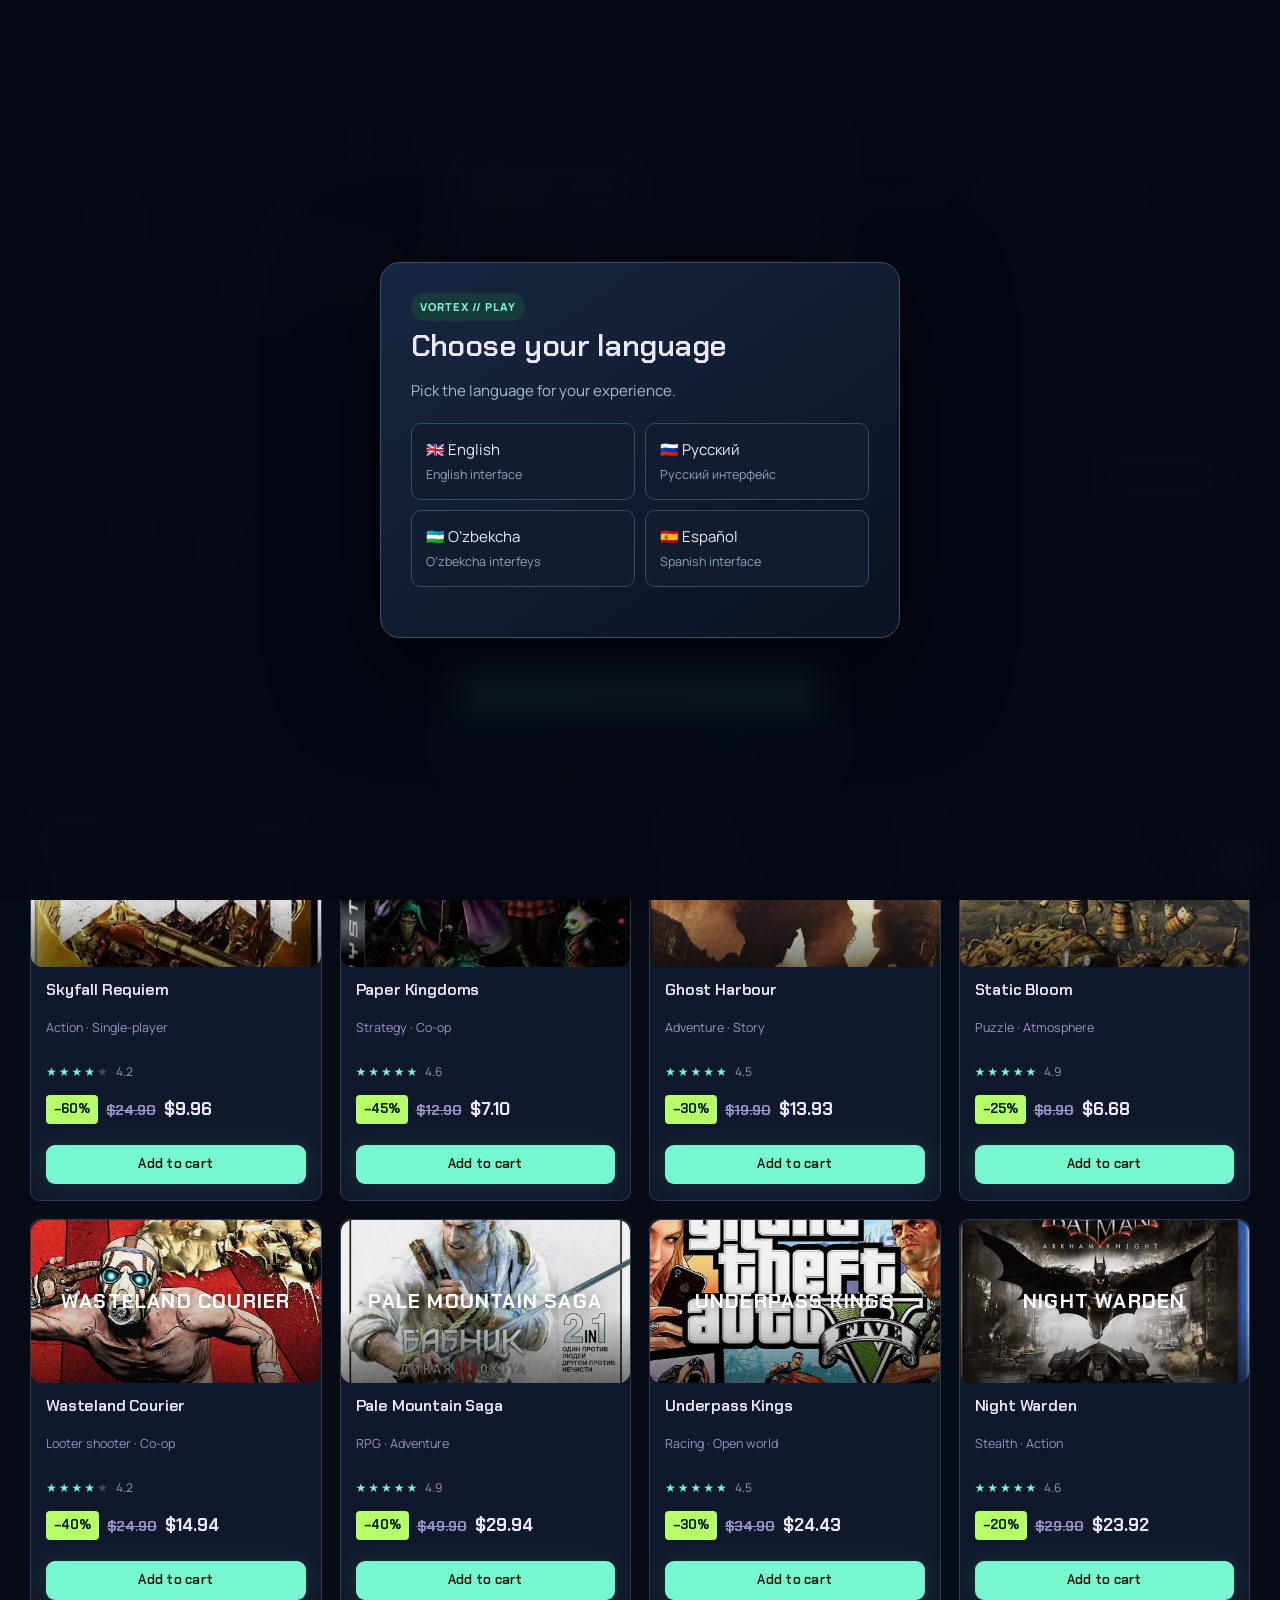
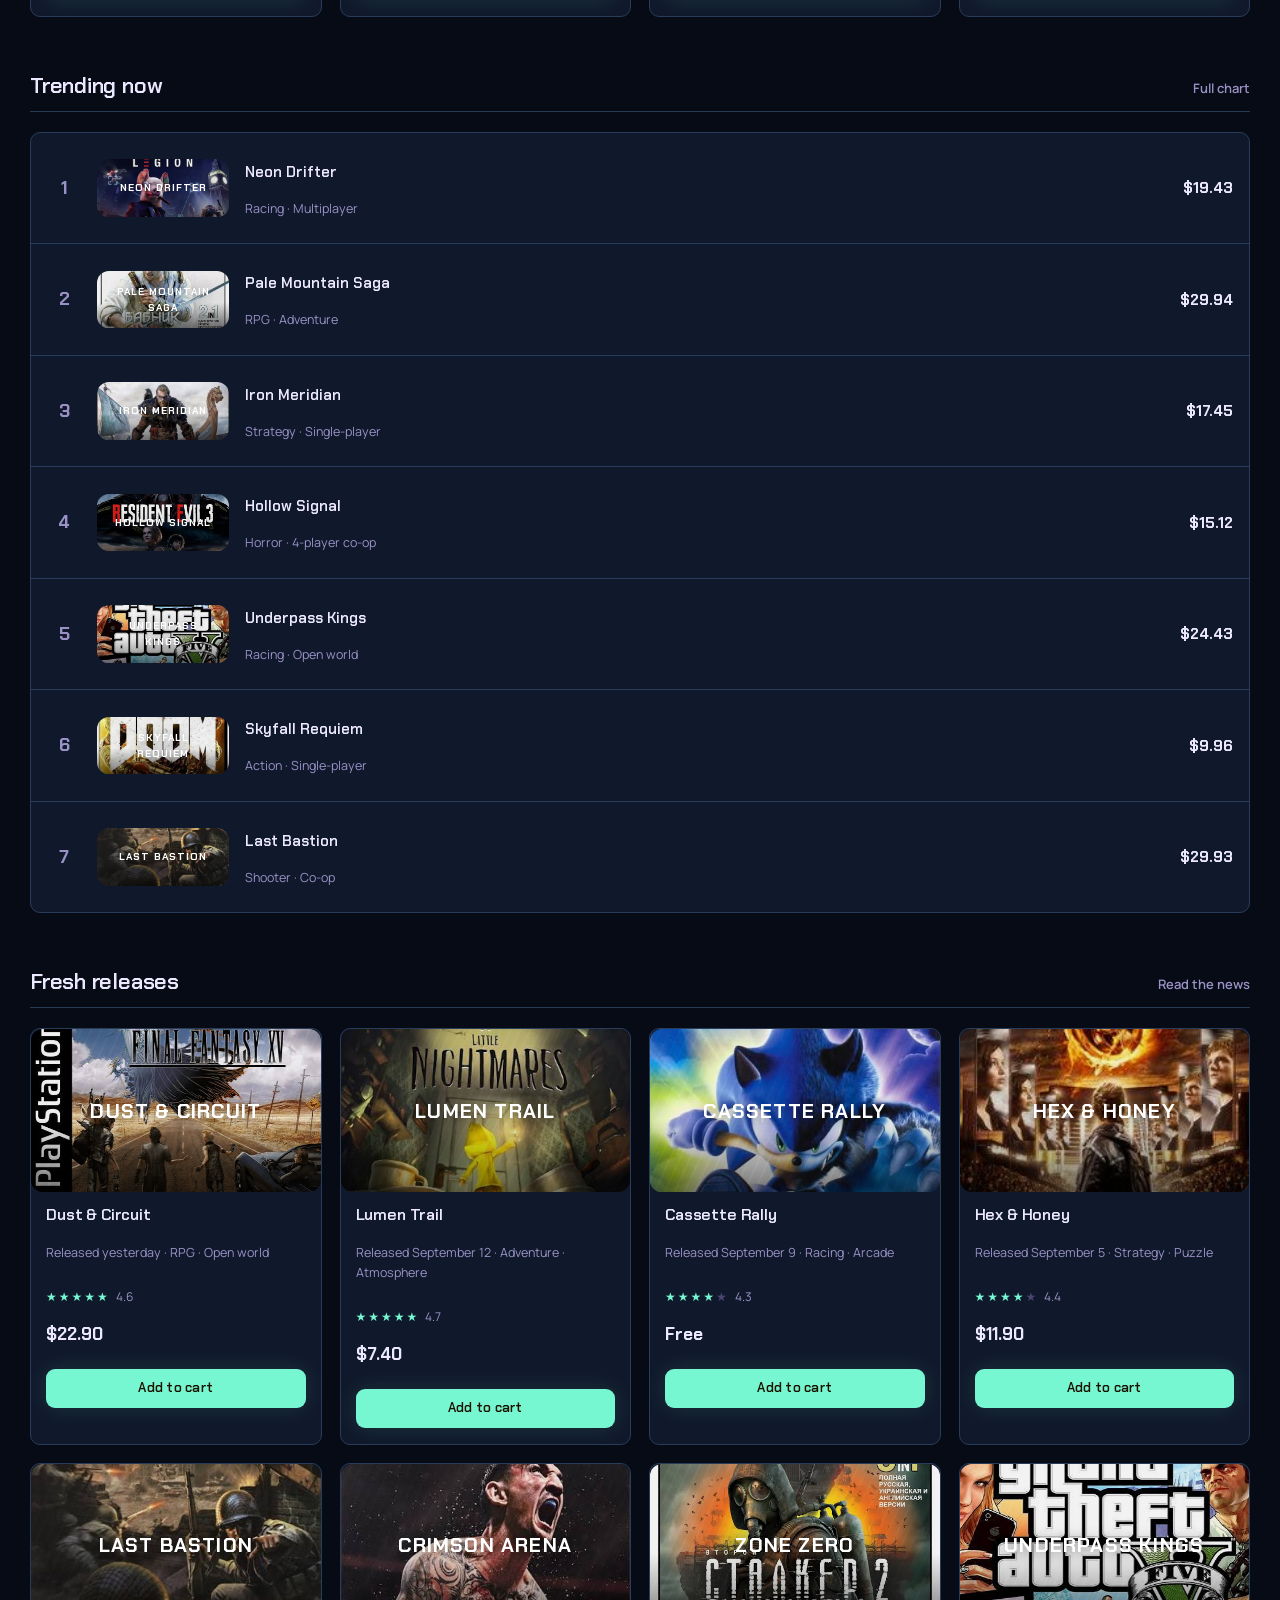
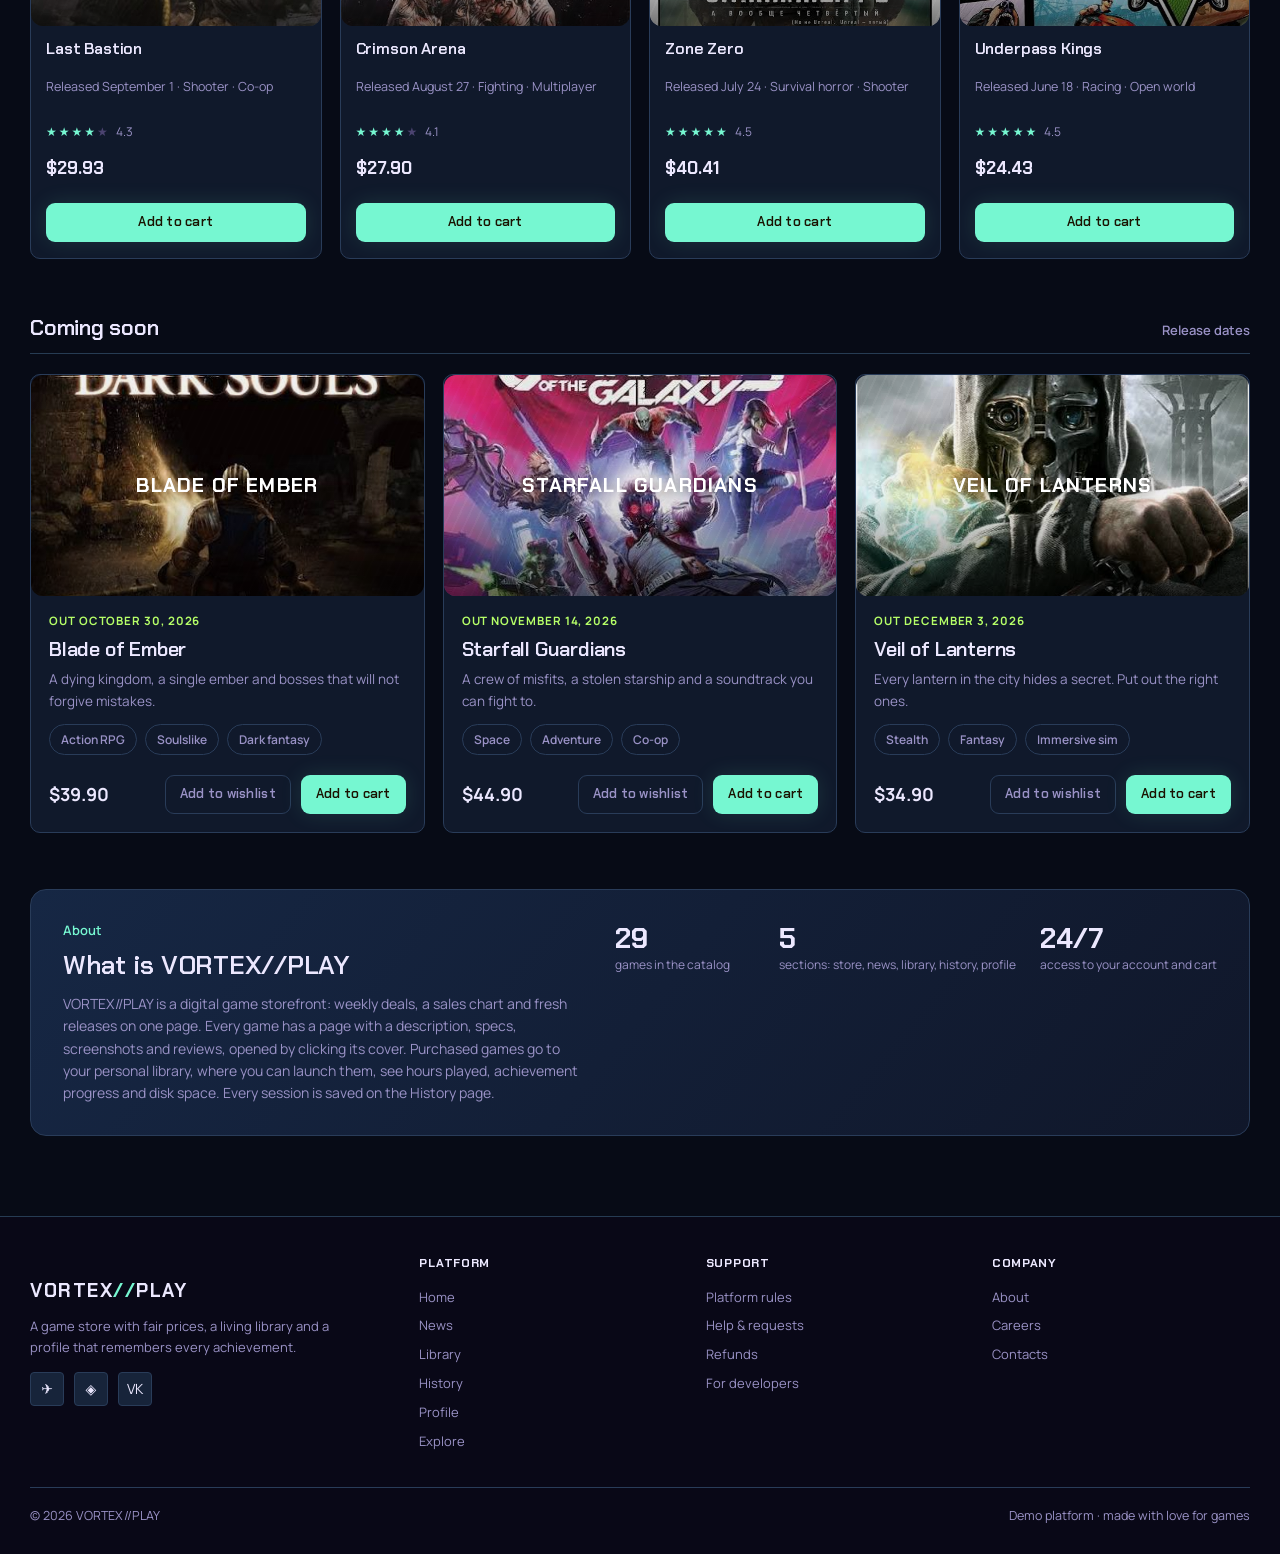
==== commit 42f0c351: "vortex-play" ====
--- a/index.html
+++ b/index.html
@@ -10,6 +10,8 @@
 <link href="https://fonts.googleapis.com/css2?family=Chakra+Petch:wght@500;600;700&family=Manrope:wght@400;500;600;700&display=swap" rel="stylesheet">
 <link rel="icon" href="data:image/svg+xml,%3Csvg xmlns='http://www.w3.org/2000/svg' viewBox='0 0 32 32'%3E%3Ctext y='26' font-size='26'%3E%F0%9F%8E%AE%3C/text%3E%3C/svg%3E">
 <link rel="stylesheet" href="style.css">
+<link rel="stylesheet" href="themes.css">
+<script src="theme.js"></script>
 <link rel="stylesheet" href="refresh.css">
 </head>
 <body data-page="home">
@@ -86,7 +88,7 @@
         <p class="about-site__text">VORTEX//PLAY is a digital game storefront: weekly deals, a sales chart and fresh releases on one page. Every game has a page with a description, specs, screenshots and reviews, opened by clicking its cover. Purchased games go to your personal library, where you can launch them, see hours played, achievement progress and disk space. Every session is saved on the History page.</p>
       </div>
       <ul class="about-site__stats">
-        <li><b>22</b><span>games in the catalog</span></li>
+        <li><b>29</b><span>games in the catalog</span></li>
         <li><b>5</b><span>sections: store, news, library, history, profile</span></li>
         <li><b>24/7</b><span>access to your account and cart</span></li>
       </ul>
@@ -138,5 +140,6 @@
 <script src="app.js"></script>
 <script src="fpgames.js"></script>
 <script src="refresh.js"></script>
+<script src="features.js"></script>
 </body>
 </html>
--- a/style.css
+++ b/style.css
@@ -1949,3 +1949,87 @@
 /* Library mini-games: keep all playable experiences embedded in the game overlay */
 .arcade__stage { cursor: crosshair; touch-action: none; }
 .arcade__stage canvas { display: block; width: 100%; height: auto; max-height: 70vh; object-fit: contain; }
+
+/* ===== Extra features UI ===== */
+.feat-bar { margin-top: 8px; margin-bottom: 28px; }
+.feat-bar__row { display: flex; flex-wrap: wrap; gap: 10px; align-items: center; margin-bottom: 12px; }
+.feat-input, .feat-tools select {
+  background: rgba(255,255,255,.06);
+  border: 1px solid rgba(255,255,255,.12);
+  color: inherit;
+  border-radius: 10px;
+  padding: 10px 14px;
+  font: inherit;
+  min-width: 180px;
+  flex: 1;
+}
+.feat-input:focus, .feat-tools select:focus { outline: 2px solid var(--accent, #7b5cff); outline-offset: 1px; }
+.feat-countdown {
+  display: inline-flex; gap: 8px; align-items: center;
+  padding: 8px 14px; border-radius: 999px;
+  background: linear-gradient(90deg, rgba(123,92,255,.2), rgba(79,224,176,.15));
+  font-size: .9rem;
+}
+.feat-countdown b { font-family: "Chakra Petch", sans-serif; letter-spacing: .02em; }
+.feat-recent { margin-top: 16px; }
+.feat-recent h3 { font-size: .95rem; margin: 0 0 8px; opacity: .8; }
+.feat-chips { display: flex; flex-wrap: wrap; gap: 8px; }
+.feat-chip {
+  border: 1px solid rgba(255,255,255,.14);
+  background: rgba(255,255,255,.05);
+  color: inherit;
+  border-radius: 999px;
+  padding: 6px 12px;
+  cursor: pointer;
+  font: inherit;
+  font-size: .85rem;
+}
+.feat-chip:hover { border-color: var(--accent, #7b5cff); }
+.feat-pulse { animation: featPulse .9s ease; box-shadow: 0 0 0 3px var(--accent, #7b5cff); }
+@keyframes featPulse {
+  0% { transform: scale(1); }
+  40% { transform: scale(1.04); }
+  100% { transform: scale(1); }
+}
+.feat-tools {
+  display: flex; flex-wrap: wrap; gap: 8px; align-items: center;
+  margin-top: 12px;
+}
+.feat-tools--lib { margin-top: 10px; }
+.feat-label { display: flex; align-items: center; gap: 8px; font-size: .9rem; opacity: .9; }
+.feat-goal {
+  margin-top: 10px; width: 100%;
+  font-size: .85rem;
+}
+.feat-goal__track {
+  height: 6px; border-radius: 99px; background: rgba(255,255,255,.08); margin-top: 6px; overflow: hidden;
+}
+.feat-goal__track i {
+  display: block; height: 100%; background: var(--accent, #7b5cff); border-radius: 99px;
+}
+.feat-bm-btn { margin-top: 8px; }
+.feat-text-lg .feed, .feat-text-lg .rail { font-size: 1.08rem; }
+.feat-text-xl .feed, .feat-text-xl .rail { font-size: 1.18rem; }
+.feat-quests { margin: 20px 0; }
+.feat-quest-list { list-style: none; padding: 0; margin: 0; display: grid; gap: 10px; }
+.feat-quest {
+  display: flex; justify-content: space-between; align-items: center; gap: 12px;
+  padding: 12px 14px; border-radius: 12px;
+  background: rgba(255,255,255,.04); border: 1px solid rgba(255,255,255,.08);
+}
+.feat-quest.is-done { opacity: .65; }
+.feat-quest em { opacity: .7; font-style: normal; font-size: .85em; margin-left: 6px; }
+.feat-challenge {
+  display: flex; flex-wrap: wrap; gap: 12px; align-items: center;
+  padding: 16px; border-radius: 14px;
+  background: rgba(123,92,255,.1); border: 1px solid rgba(123,92,255,.25);
+}
+.feat-challenge p { margin: 0; flex: 1; min-width: 200px; }
+.feat-trivia { margin-top: 16px; display: grid; gap: 10px; }
+.feat-trivia__q { font-weight: 600; margin: 0 0 4px; }
+.feat-trivia__opt { justify-self: start; }
+.feat-mini { min-height: auto; }
+@media (max-width: 640px) {
+  .feat-bar__row { flex-direction: column; align-items: stretch; }
+  .feat-input { min-width: 0; width: 100%; }
+}
--- a/themes.css
+++ b/themes.css
@@ -0,0 +1,434 @@
+/* ===== VORTEX//PLAY — сменные фоны =====
+   Темы: default (исходная), black, white, stars, flowers, magic.
+   Активная тема лежит в атрибуте <html data-theme="...">. */
+
+/* --- холст с анимацией (звёзды / лепестки / искры) --- */
+.bg-canvas {
+  position: fixed;
+  inset: 0;
+  width: 100%;
+  height: 100%;
+  z-index: -1;
+  pointer-events: none;
+  display: none;
+}
+html[data-theme="stars"] .bg-canvas,
+html[data-theme="flowers"] .bg-canvas,
+html[data-theme="magic"] .bg-canvas { display: block; }
+
+/* ---------- ЧЁРНЫЙ ---------- */
+html[data-theme="black"] {
+  --void: #000;
+  --panel: #0d0d0d;
+  --panel-2: #171717;
+  --line: #2a2a2a;
+  --text: #f3f3f3;
+  --muted: #9b9b9b;
+}
+html[data-theme="black"] body { background-image: none; }
+html[data-theme="black"] .topbar { background: rgba(0, 0, 0, .85); }
+html[data-theme="black"] .footer { background: rgba(0, 0, 0, .6); }
+html[data-theme="black"] .btn:hover,
+html[data-theme="black"] .session__cart:hover { background: #222; }
+
+/* ---------- БЕЛЫЙ ---------- */
+html[data-theme="white"] {
+  --void: #f6f6f9;
+  --panel: #ffffff;
+  --panel-2: #eeeef4;
+  --line: #d9d9e4;
+  --text: #17161f;
+  --muted: #66657a;
+  --amber: #e69500;
+  --mint: #0b9c72;
+  --danger: #e0294c;
+}
+html[data-theme="white"] body { background-image: none; }
+html[data-theme="white"] .topbar { background: rgba(255, 255, 255, .88); }
+html[data-theme="white"] .footer { background: rgba(255, 255, 255, .7); }
+html[data-theme="white"] .btn:hover,
+html[data-theme="white"] .session__cart:hover { background: #e2e2ec; }
+html[data-theme="white"] .btn--primary:hover { background: #ffb021; }
+html[data-theme="white"] .btn--play:hover { background: #12b585; }
+html[data-theme="white"] .game-modal__short { color: #4a4960; }
+html[data-theme="white"] .score__stars span,
+html[data-theme="white"] .card__rating span:not(:last-child) { color: #c9c8d8; }
+html[data-theme="white"] .gate__card,
+html[data-theme="white"] .game-modal__card,
+html[data-theme="white"] .drawer__card { box-shadow: 0 30px 80px rgba(30, 20, 70, .25); }
+@media (max-width: 860px) {
+  html[data-theme="white"] .nav { background: rgba(255, 255, 255, .98); box-shadow: 0 20px 40px rgba(30, 20, 70, .15); }
+}
+
+/* ---------- ЗВЁЗДНЫЙ ---------- */
+html[data-theme="stars"] {
+  --void: #04061a;
+  --panel: rgba(11, 15, 46, .80);
+  --panel-2: #141a4a;
+  --line: #29316e;
+  --text: #eaf0ff;
+  --muted: #98a4d6;
+  --violet: #6f8bff;
+}
+html[data-theme="stars"] body {
+  background-color: #04061a;
+  background-image:
+    radial-gradient(1000px 600px at 80% -10%, rgba(80, 100, 255, .22), transparent 60%),
+    radial-gradient(800px 500px at 0% 100%, rgba(140, 70, 255, .18), transparent 60%),
+    linear-gradient(180deg, #02030f 0%, #070b2b 100%);
+}
+html[data-theme="stars"] .topbar { background: rgba(4, 6, 26, .72); }
+html[data-theme="stars"] .footer { background: rgba(4, 6, 26, .55); }
+
+/* ---------- ЦВЕТЫ ---------- */
+html[data-theme="flowers"] {
+  --void: #fff3f8;
+  --panel: rgba(255, 255, 255, .78);
+  --panel-2: #ffe6f0;
+  --line: #f0c4d8;
+  --text: #3b2140;
+  --muted: #86668a;
+  --amber: #ff7fae;
+  --violet: #a06bff;
+  --mint: #0b9c72;
+  --danger: #e0294c;
+}
+html[data-theme="flowers"] body {
+  background-color: #fff3f8;
+  background-image:
+    radial-gradient(900px 500px at 10% -10%, rgba(255, 170, 205, .45), transparent 60%),
+    radial-gradient(800px 500px at 100% 20%, rgba(190, 160, 255, .38), transparent 60%),
+    radial-gradient(700px 500px at 40% 110%, rgba(255, 220, 160, .40), transparent 60%),
+    linear-gradient(160deg, #ffeaf3, #f6ecff 55%, #eaf5ff);
+}
+html[data-theme="flowers"] .topbar { background: rgba(255, 240, 247, .82); }
+html[data-theme="flowers"] .footer { background: rgba(255, 240, 247, .6); }
+html[data-theme="flowers"] .btn:hover,
+html[data-theme="flowers"] .session__cart:hover { background: #ffd6e6; }
+html[data-theme="flowers"] .btn--primary { color: #3a0b22; }
+html[data-theme="flowers"] .btn--primary:hover { background: #ff9bc0; }
+html[data-theme="flowers"] .btn--play:hover { background: #12b585; }
+html[data-theme="flowers"] .game-modal__short { color: #5a3f60; }
+html[data-theme="flowers"] .score__stars span,
+html[data-theme="flowers"] .card__rating span:not(:last-child) { color: #e2c6d6; }
+html[data-theme="flowers"] .gate__card,
+html[data-theme="flowers"] .game-modal__card,
+html[data-theme="flowers"] .drawer__card { box-shadow: 0 30px 80px rgba(120, 40, 90, .25); }
+@media (max-width: 860px) {
+  html[data-theme="flowers"] .nav { background: rgba(255, 244, 249, .98); box-shadow: 0 20px 40px rgba(120, 40, 90, .15); }
+}
+
+/* ---------- МАГИЧЕСКИЙ ---------- */
+html[data-theme="magic"] {
+  --void: #0c0620;
+  --panel: rgba(28, 12, 58, .78);
+  --panel-2: #2a1259;
+  --line: #4d2b93;
+  --text: #f6ecff;
+  --muted: #bda0e8;
+  --amber: #ffd35c;
+  --violet: #b36bff;
+  --mint: #5cf0d0;
+}
+html[data-theme="magic"] body {
+  background-color: #0c0620;
+  background-image: none;
+}
+/* дышащая аврора под холстом */
+html[data-theme="magic"] body::before {
+  content: "";
+  position: fixed;
+  inset: -20%;
+  z-index: -2;
+  pointer-events: none;
+  background:
+    radial-gradient(40% 35% at 20% 25%, rgba(179, 107, 255, .40), transparent 70%),
+    radial-gradient(35% 40% at 80% 20%, rgba(255, 90, 190, .28), transparent 70%),
+    radial-gradient(45% 40% at 60% 85%, rgba(60, 220, 230, .26), transparent 70%),
+    linear-gradient(180deg, #0a0420, #1a0a3d);
+  animation: magic-drift 22s ease-in-out infinite alternate;
+}
+@keyframes magic-drift {
+  from { transform: translate3d(-2%, -1%, 0) scale(1); }
+  to   { transform: translate3d(2%, 2%, 0) scale(1.08); }
+}
+html[data-theme="magic"] .topbar { background: rgba(12, 6, 32, .72); }
+html[data-theme="magic"] .footer { background: rgba(12, 6, 32, .55); }
+html[data-theme="magic"] .logo span { text-shadow: 0 0 12px rgba(255, 211, 92, .8); }
+
+/* модалки и корзина остаются непрозрачными, чтобы текст читался */
+html[data-theme="stars"] .gate__card,
+html[data-theme="stars"] .game-modal__card,
+html[data-theme="stars"] .drawer__card { background: #0b0f2e; }
+html[data-theme="magic"] .gate__card,
+html[data-theme="magic"] .game-modal__card,
+html[data-theme="magic"] .drawer__card { background: #1c0c3a; }
+html[data-theme="flowers"] .gate__card,
+html[data-theme="flowers"] .game-modal__card,
+html[data-theme="flowers"] .drawer__card { background: #fff7fb; }
+
+/* ---------- ПЕРЕКЛЮЧАТЕЛЬ ---------- */
+.theme-switch {
+  position: fixed;
+  right: 18px;
+  bottom: 18px;
+  z-index: 150;
+  font-family: var(--font-body);
+}
+
+.theme-switch__btn {
+  display: grid;
+  place-items: center;
+  width: 48px;
+  height: 48px;
+  border: 1px solid var(--line);
+  border-radius: 50%;
+  background: var(--panel-2);
+  color: var(--text);
+  font-size: 22px;
+  line-height: 1;
+  cursor: pointer;
+  box-shadow: 0 8px 24px rgba(0, 0, 0, .35);
+  transition: transform .15s, border-color .15s;
+}
+.theme-switch__btn:hover { transform: scale(1.08); border-color: var(--amber); }
+
+.theme-switch__panel {
+  position: absolute;
+  right: 0;
+  bottom: 60px;
+  width: 232px;
+  padding: 12px;
+  border: 1px solid var(--line);
+  border-radius: var(--radius-m);
+  background: var(--panel-2);
+  box-shadow: 0 20px 50px rgba(0, 0, 0, .45);
+}
+.theme-switch__panel[hidden] { display: none; }
+
+.theme-switch__title {
+  margin: 0 0 8px;
+  font-family: var(--font-display);
+  font-size: 13px;
+  font-weight: 600;
+  letter-spacing: .06em;
+  text-transform: uppercase;
+  color: var(--muted);
+}
+
+.theme-switch__grid {
+  display: grid;
+  grid-template-columns: repeat(2, 1fr);
+  gap: 8px;
+}
+
+.theme-opt {
+  display: flex;
+  flex-direction: column;
+  align-items: stretch;
+  gap: 6px;
+  padding: 6px;
+  border: 1px solid var(--line);
+  border-radius: var(--radius-s);
+  background: transparent;
+  color: var(--text);
+  font-size: 12.5px;
+  font-weight: 600;
+  cursor: pointer;
+  transition: border-color .15s, background .15s;
+}
+.theme-opt:hover { background: var(--panel); }
+.theme-opt[aria-pressed="true"] { border-color: var(--amber); box-shadow: 0 0 0 1px var(--amber) inset; }
+
+.theme-opt__sw {
+  display: block;
+  height: 38px;
+  border-radius: 3px;
+  border: 1px solid rgba(128, 128, 128, .35);
+}
+.theme-opt[data-t="default"] .theme-opt__sw { background: radial-gradient(60px 40px at 20% 0%, #4a3aa8, #0a0818 70%); }
+.theme-opt[data-t="black"]   .theme-opt__sw { background: #000; }
+.theme-opt[data-t="white"]   .theme-opt__sw { background: #fff; }
+.theme-opt[data-t="stars"]   .theme-opt__sw {
+  background:
+    radial-gradient(1.5px 1.5px at 20% 30%, #fff, transparent),
+    radial-gradient(1px 1px at 60% 60%, #fff, transparent),
+    radial-gradient(1.5px 1.5px at 80% 25%, #cfe0ff, transparent),
+    radial-gradient(1px 1px at 40% 80%, #fff, transparent),
+    linear-gradient(180deg, #02030f, #0a1040);
+}
+.theme-opt[data-t="flowers"] .theme-opt__sw {
+  background:
+    radial-gradient(7px 7px at 25% 55%, #ff7fae 60%, transparent 62%),
+    radial-gradient(5px 5px at 70% 35%, #b98cff 60%, transparent 62%),
+    radial-gradient(6px 6px at 85% 75%, #ffc26b 60%, transparent 62%),
+    linear-gradient(160deg, #ffeaf3, #f0e4ff);
+}
+.theme-opt[data-t="magic"] .theme-opt__sw {
+  background:
+    radial-gradient(3px 3px at 30% 40%, #ffd35c, transparent),
+    radial-gradient(2px 2px at 70% 65%, #5cf0d0, transparent),
+    radial-gradient(40px 30px at 20% 20%, rgba(179, 107, 255, .8), transparent),
+    radial-gradient(40px 30px at 90% 80%, rgba(255, 90, 190, .6), transparent),
+    #1a0a3d;
+}
+
+@media (max-width: 560px) {
+  .theme-switch { right: 12px; bottom: 12px; }
+}
+
+@media (prefers-reduced-motion: reduce) {
+  html[data-theme="magic"] body::before { animation: none; }
+}
+
+/* ---------- доп. бесплатные цвета ---------- */
+html[data-theme="navy"] {
+  --void: #0a1628;
+  --panel: rgba(12, 28, 52, .88);
+  --panel-2: #132844;
+  --line: #243a5c;
+  --text: #e8f0ff;
+  --muted: #8aa0c0;
+}
+html[data-theme="navy"] body {
+  background-color: #0a1628;
+  background-image:
+    radial-gradient(900px 500px at 90% 0%, rgba(40, 100, 200, .25), transparent 60%),
+    linear-gradient(180deg, #061018, #0a1628);
+}
+
+html[data-theme="forest"] {
+  --void: #0a1a12;
+  --panel: rgba(12, 36, 24, .88);
+  --panel-2: #143028;
+  --line: #2a4a3a;
+  --text: #e8fff4;
+  --muted: #8ab8a0;
+}
+html[data-theme="forest"] body {
+  background-color: #0a1a12;
+  background-image:
+    radial-gradient(900px 500px at 10% 100%, rgba(40, 160, 100, .2), transparent 60%),
+    linear-gradient(180deg, #06140e, #0a1a12);
+}
+
+html[data-theme="rose"] {
+  --void: #1a0c14;
+  --panel: rgba(40, 16, 28, .88);
+  --panel-2: #2a1420;
+  --line: #4a2840;
+  --text: #ffeef6;
+  --muted: #c090a8;
+}
+html[data-theme="rose"] body {
+  background-color: #1a0c14;
+  background-image:
+    radial-gradient(900px 500px at 80% 20%, rgba(200, 60, 120, .22), transparent 60%),
+    linear-gradient(180deg, #140810, #1a0c14);
+}
+
+html[data-theme="custom"] {
+  --void: var(--custom-bg, #1a1035);
+  --panel: color-mix(in srgb, var(--custom-bg, #1a1035) 85%, #000);
+  --panel-2: color-mix(in srgb, var(--custom-bg, #1a1035) 70%, #111);
+}
+html[data-theme="custom"] body {
+  background-color: var(--custom-bg, #1a1035);
+  background-image: none;
+}
+
+/* swatches for new free themes */
+.theme-opt[data-t="navy"] .theme-opt__sw { background: linear-gradient(135deg, #0a1628, #1a4a8a); }
+.theme-opt[data-t="forest"] .theme-opt__sw { background: linear-gradient(135deg, #0a1a12, #1a8a50); }
+.theme-opt[data-t="rose"] .theme-opt__sw { background: linear-gradient(135deg, #1a0c14, #a03060); }
+.theme-opt[data-t="custom"] .theme-opt__sw {
+  background: conic-gradient(from 0deg, #f66, #fc6, #6f6, #6cf, #66f, #f6f, #f66);
+}
+
+/* paid UI */
+.theme-switch__panel {
+  width: min(320px, calc(100vw - 32px));
+  max-height: min(70vh, 520px);
+  overflow-y: auto;
+}
+.theme-switch__sub {
+  margin: 0 0 10px;
+  font-size: 12px;
+  color: var(--muted);
+  line-height: 1.4;
+}
+.theme-switch__group {
+  margin: 12px 0 6px;
+  font-size: 11px;
+  font-weight: 700;
+  letter-spacing: .06em;
+  text-transform: uppercase;
+  color: var(--muted);
+}
+.theme-switch__hint {
+  margin: 10px 0 0;
+  font-size: 11px;
+  color: var(--muted);
+  line-height: 1.4;
+}
+.theme-opt {
+  position: relative;
+  flex-direction: row;
+  flex-wrap: wrap;
+  align-items: center;
+  gap: 8px;
+  text-align: left;
+}
+.theme-opt__sw {
+  width: 36px;
+  height: 28px;
+  flex-shrink: 0;
+  border-radius: 6px;
+}
+.theme-opt__label { flex: 1; font-size: 12.5px; }
+.theme-opt__badge {
+  font-size: 10px;
+  font-weight: 700;
+  padding: 2px 6px;
+  border-radius: 999px;
+  background: rgba(79, 224, 176, .15);
+  color: var(--mint, #4fe0b0);
+}
+.theme-opt--paid .theme-opt__badge {
+  background: rgba(255, 194, 71, .18);
+  color: var(--amber, #ffc247);
+}
+.theme-opt.is-owned .theme-opt__badge {
+  background: rgba(123, 92, 255, .2);
+  color: #b9a8ff;
+}
+.theme-opt.is-locked .theme-opt__lock {
+  position: absolute;
+  top: 6px;
+  right: 6px;
+  font-size: 11px;
+  opacity: .85;
+}
+.theme-opt.is-owned .theme-opt__lock { display: none; }
+.theme-opt:not(.is-locked) .theme-opt__lock { display: none; }
+
+.theme-picker-row {
+  display: flex;
+  flex-wrap: wrap;
+  align-items: center;
+  gap: 8px;
+  margin: 8px 0 4px;
+  padding: 8px;
+  border-radius: 10px;
+  background: rgba(255,255,255,.04);
+  border: 1px solid var(--line);
+  font-size: 12px;
+}
+.theme-picker-row input[type="color"] {
+  width: 40px;
+  height: 32px;
+  border: none;
+  background: transparent;
+  cursor: pointer;
+  padding: 0;
+}
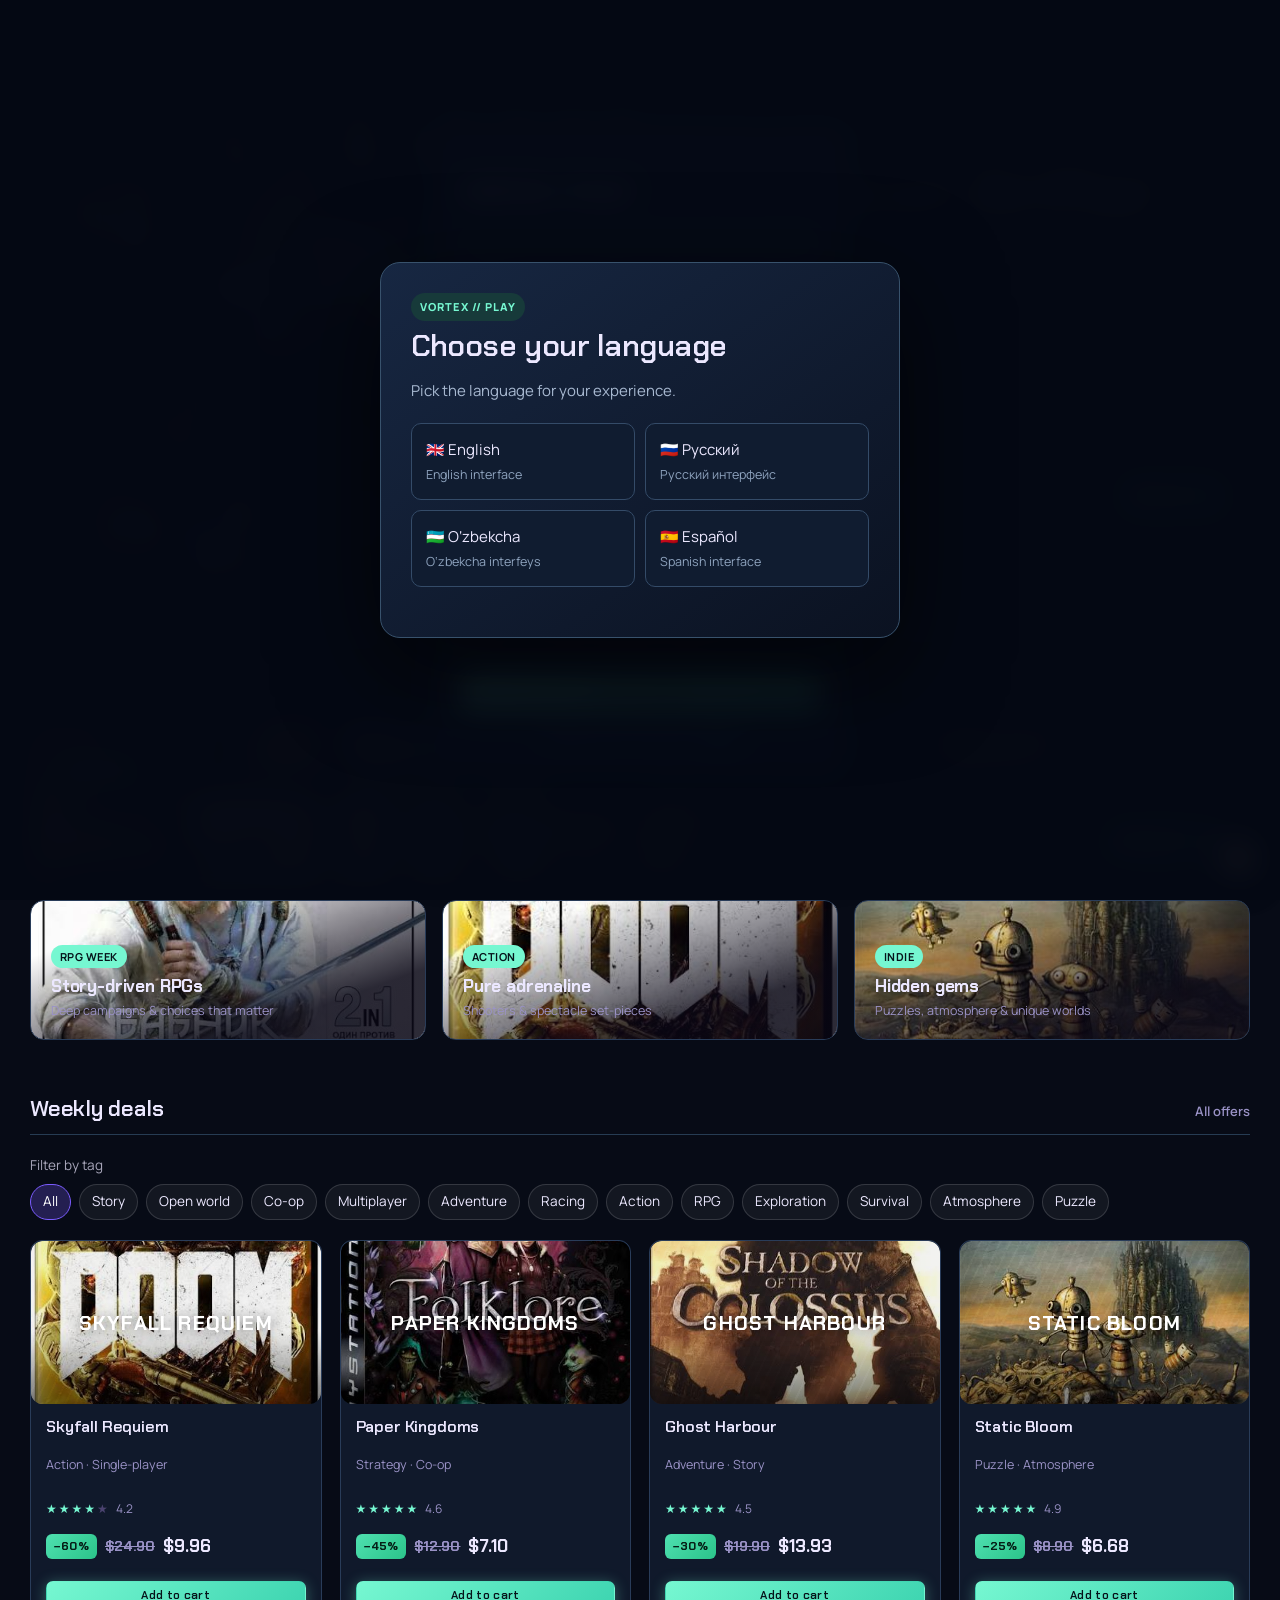
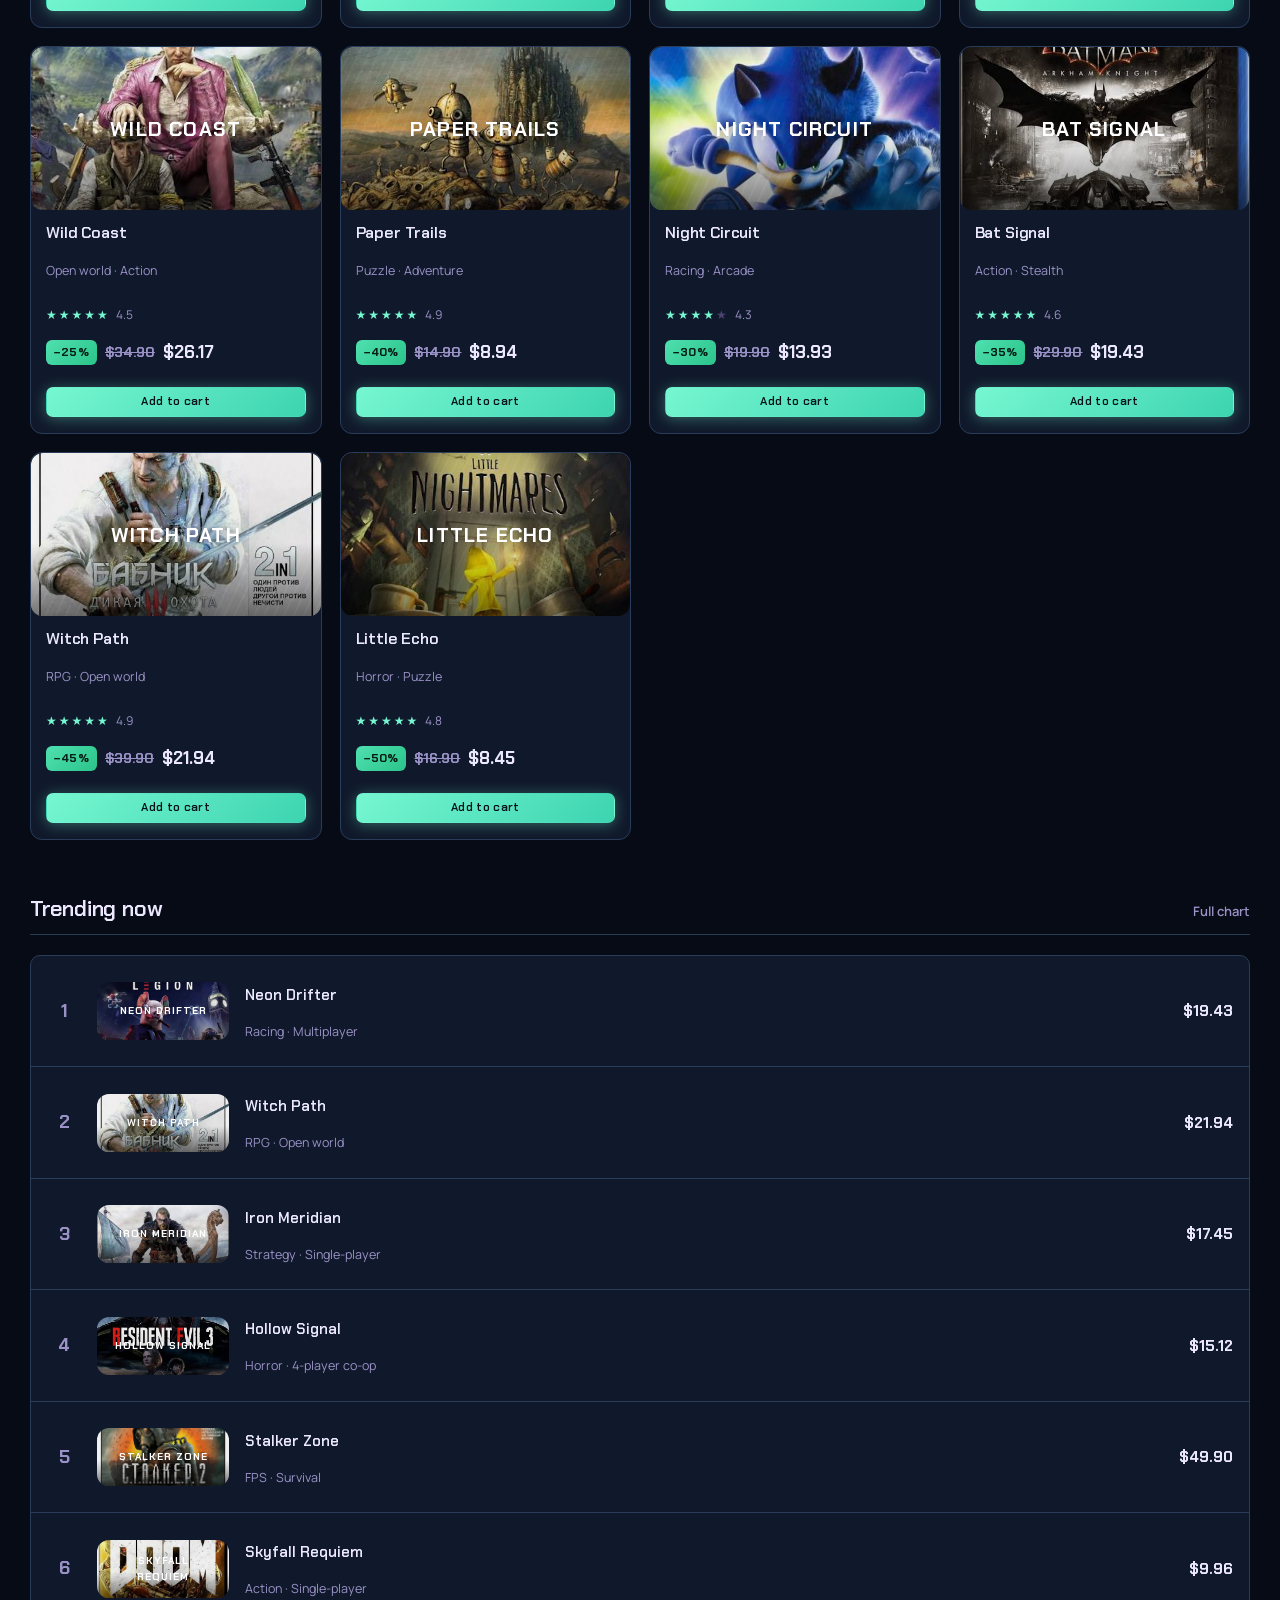
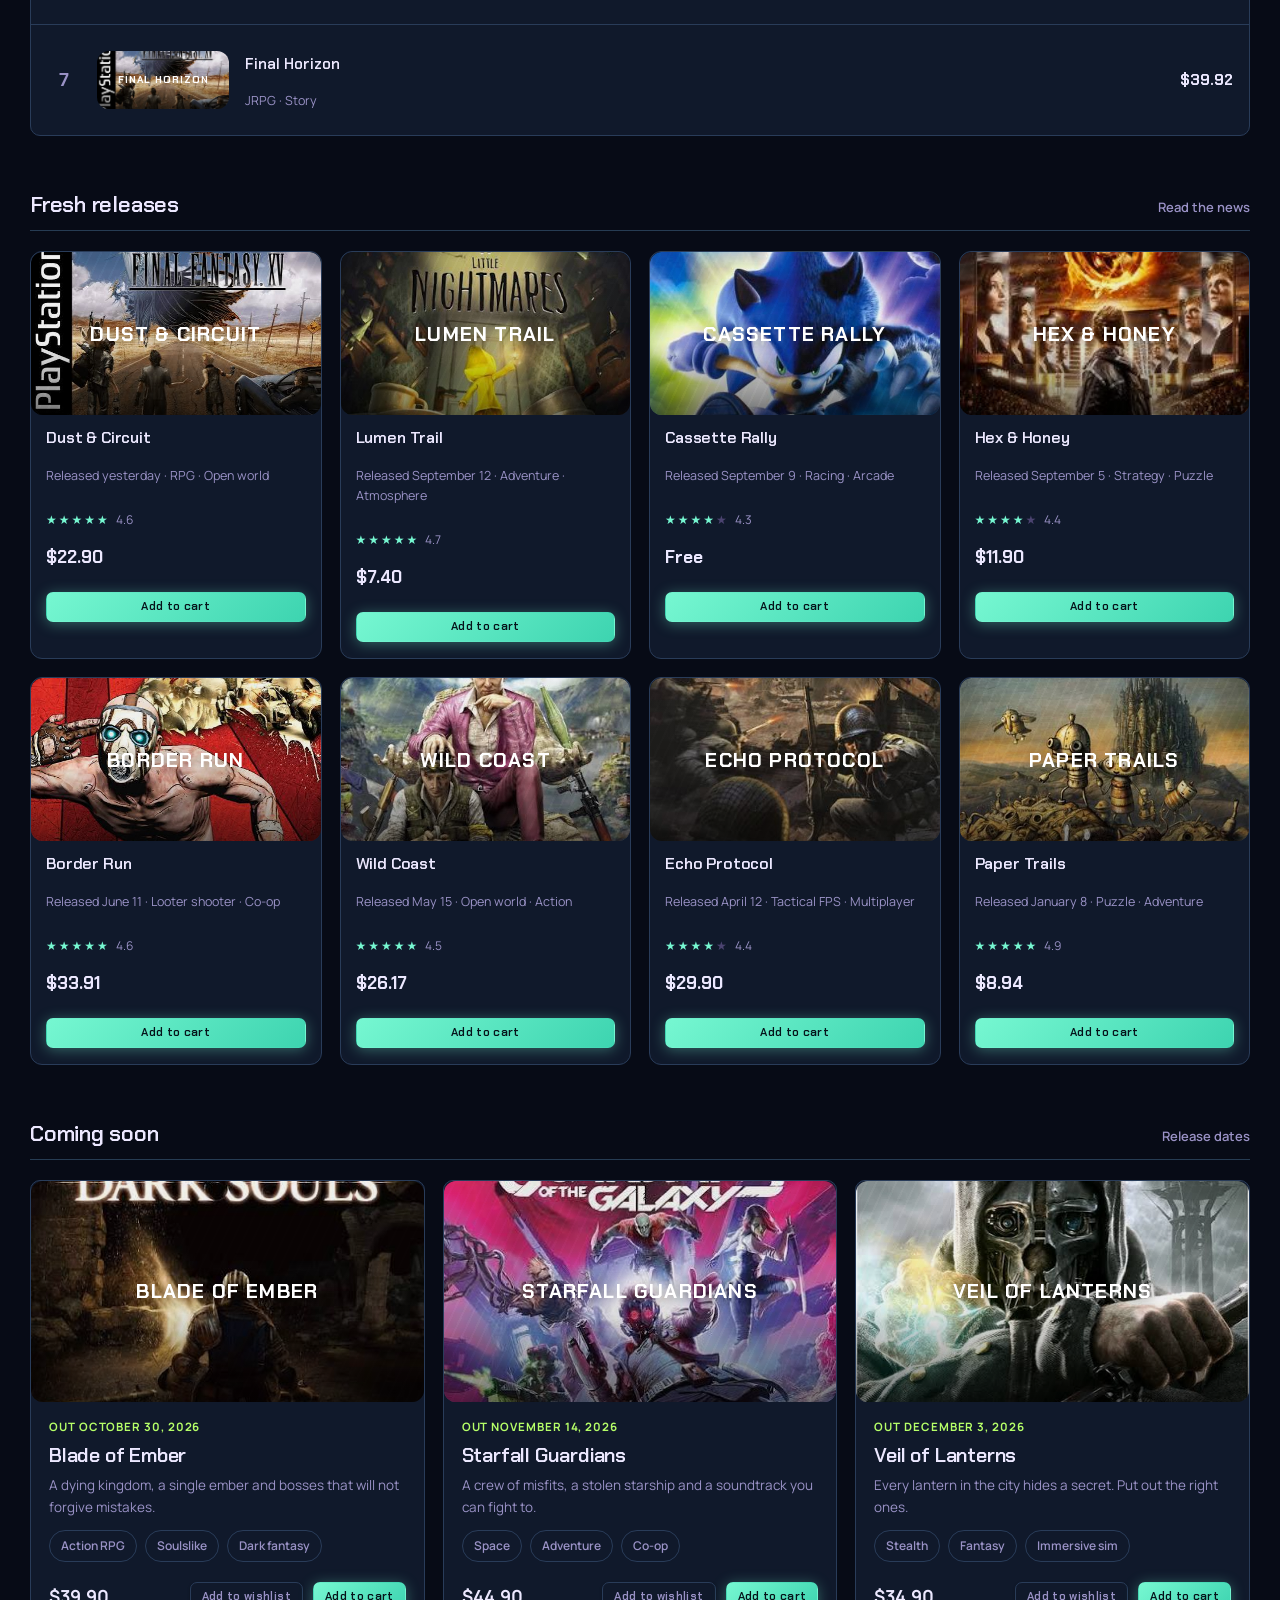
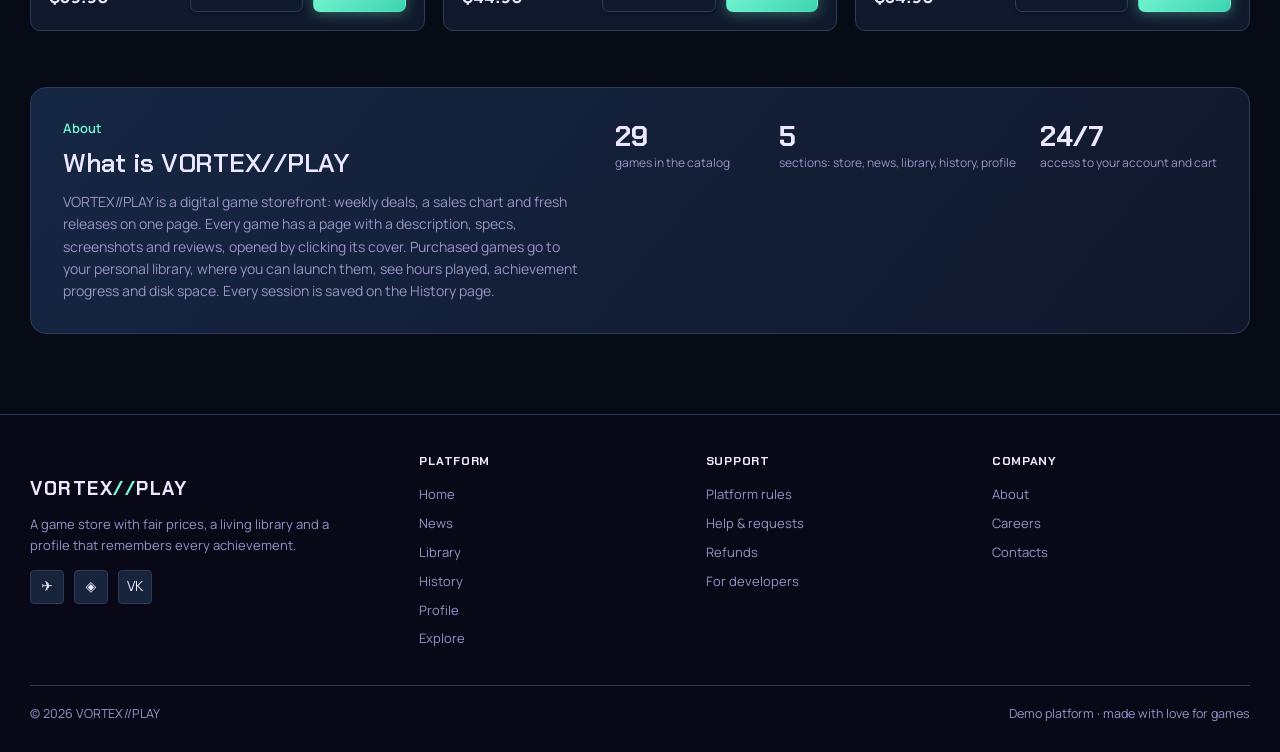
==== commit b9713565: "Vortex-play" ====
--- a/index.html
+++ b/index.html
@@ -58,6 +58,32 @@
         <button class="btn btn--ghost" type="button" data-wish>Add to wishlist</button>
       </div>
     </div>
+  </section>
+
+  <section class="banners" aria-label="Promotions">
+    <a class="banner banner--wide" href="#" style="background-image:url('images/gta-5.jpg')" data-banner="mega">
+      <div>
+        <span class="banner__tag">Mega Sale</span>
+        <h3 class="banner__title">Up to −50% this week</h3>
+        <p class="banner__text">Hundreds of titles on discount. New deals every Monday.</p>
+      </div>
+      <span class="btn btn--primary">Browse deals</span>
+    </a>
+    <a class="banner" href="#" style="background-image:url('images/witcher-3.jpg')" data-banner="rpg">
+      <span class="banner__tag">RPG Week</span>
+      <h3 class="banner__title">Story-driven RPGs</h3>
+      <p class="banner__text">Deep campaigns &amp; choices that matter</p>
+    </a>
+    <a class="banner" href="#" style="background-image:url('images/doom.jpg')" data-banner="action">
+      <span class="banner__tag">Action</span>
+      <h3 class="banner__title">Pure adrenaline</h3>
+      <p class="banner__text">Shooters &amp; spectacle set-pieces</p>
+    </a>
+    <a class="banner" href="#" style="background-image:url('images/machinarium.jpg')" data-banner="indie">
+      <span class="banner__tag">Indie</span>
+      <h3 class="banner__title">Hidden gems</h3>
+      <p class="banner__text">Puzzles, atmosphere &amp; unique worlds</p>
+    </a>
   </section>
 
   <section class="section">
--- a/style.css
+++ b/style.css
@@ -168,32 +168,64 @@
   display: inline-flex;
   align-items: center;
   justify-content: center;
-  gap: 8px;
-  padding: 11px 20px;
+  gap: 6px;
+  padding: 8px 16px;
   border: 1px solid transparent;
-  border-radius: var(--radius-s);
+  border-radius: 8px;
   background: var(--panel-2);
   font-family: var(--font-display);
-  font-size: 14px;
+  font-size: 13px;
   font-weight: 600;
-  letter-spacing: .02em;
+  letter-spacing: .03em;
   cursor: pointer;
-  transition: background .15s, border-color .15s, transform .08s;
-}
-
-.btn:hover { background: #26205a; }
-.btn:active { transform: translateY(1px); }
-
-.btn--primary { background: var(--amber); color: #1a1200; }
-.btn--primary:hover { background: #ffd071; }
-
-.btn--play { background: var(--mint); color: #062018; }
-.btn--play:hover { background: #6cecc2; }
-
-.btn--ghost { background: transparent; border-color: var(--line); color: var(--muted); }
-.btn--ghost:hover { background: var(--panel-2); color: var(--text); }
+  transition: background .18s, border-color .18s, transform .12s, box-shadow .18s, color .15s;
+  box-shadow: 0 1px 2px rgba(0,0,0,.25);
+}
+
+.btn:hover {
+  background: #2a2460;
+  transform: translateY(-1px);
+  box-shadow: 0 4px 14px rgba(0,0,0,.35);
+}
+.btn:active { transform: translateY(0); box-shadow: 0 1px 2px rgba(0,0,0,.25); }
+
+.btn--primary {
+  background: linear-gradient(135deg, #ffc247 0%, #ff9f1a 100%);
+  color: #1a1200;
+  border-color: transparent;
+  box-shadow: 0 2px 12px rgba(255, 194, 71, .35);
+}
+.btn--primary:hover {
+  background: linear-gradient(135deg, #ffd071 0%, #ffb340 100%);
+  box-shadow: 0 4px 18px rgba(255, 194, 71, .5);
+  transform: translateY(-1px);
+}
+
+.btn--play {
+  background: linear-gradient(135deg, #4fe0b0 0%, #2bc48a 100%);
+  color: #062018;
+  box-shadow: 0 2px 12px rgba(79, 224, 176, .3);
+}
+.btn--play:hover {
+  background: linear-gradient(135deg, #6cecc2 0%, #3dd4a0 100%);
+  box-shadow: 0 4px 18px rgba(79, 224, 176, .45);
+}
+
+.btn--ghost {
+  background: transparent;
+  border-color: var(--line);
+  color: var(--muted);
+  box-shadow: none;
+}
+.btn--ghost:hover {
+  background: var(--panel-2);
+  color: var(--text);
+  border-color: var(--violet);
+  box-shadow: 0 2px 10px rgba(123, 92, 255, .2);
+}
 
 .btn--block { width: 100%; }
+.btn--small { padding: 6px 12px; font-size: 12px; border-radius: 7px; }
 
 
 
@@ -219,7 +251,7 @@
 .cover {
   position: relative;
   aspect-ratio: 16 / 9;
-  border-radius: var(--radius-s);
+  border-radius: 10px;
   overflow: hidden;
   display: grid;
   place-items: center;
@@ -917,7 +949,7 @@
 
 .card__rating span:last-child { margin-left: 6px; color: var(--muted); }
 
-.btn--small { padding: 8px 14px; font-size: 13px; }
+/* btn--small defined with main .btn block */
 
 .post__more {
   padding: 0;
@@ -1084,10 +1116,11 @@
 .hero__info {
   display: flex;
   flex-direction: column;
-  padding: 26px;
-  border: 1px solid var(--line);
-  border-radius: var(--radius-m);
+  padding: 24px;
+  border: 1px solid var(--line);
+  border-radius: 14px;
   background: var(--panel);
+  box-shadow: 0 8px 28px rgba(0, 0, 0, .25);
 }
 
 .hero__kicker {
@@ -1126,10 +1159,102 @@
 .hero__buy {
   display: flex;
   flex-wrap: wrap;
-  gap: 10px;
+  gap: 8px;
   align-items: center;
   margin-top: auto;
-  padding-top: 26px;
+  padding-top: 22px;
+}
+
+/* Promo banners */
+.banners {
+  display: grid;
+  grid-template-columns: repeat(3, 1fr);
+  gap: 16px;
+  margin-top: 36px;
+}
+
+.banner {
+  position: relative;
+  display: flex;
+  flex-direction: column;
+  justify-content: flex-end;
+  min-height: 140px;
+  padding: 18px 20px;
+  border-radius: 14px;
+  border: 1px solid var(--line);
+  overflow: hidden;
+  background: var(--panel-2);
+  background-size: cover;
+  background-position: center;
+  text-decoration: none;
+  transition: transform .2s, box-shadow .2s, border-color .2s;
+}
+
+.banner::before {
+  content: "";
+  position: absolute;
+  inset: 0;
+  background: linear-gradient(160deg, transparent 20%, rgba(8, 6, 20, .85) 75%);
+  z-index: 0;
+}
+
+.banner > * { position: relative; z-index: 1; }
+
+.banner:hover {
+  transform: translateY(-3px);
+  border-color: var(--amber);
+  box-shadow: 0 14px 36px rgba(0, 0, 0, .45);
+}
+
+.banner__tag {
+  display: inline-block;
+  align-self: flex-start;
+  padding: 3px 9px;
+  margin-bottom: 8px;
+  border-radius: 999px;
+  background: var(--amber);
+  color: #1a1200;
+  font-size: 11px;
+  font-weight: 700;
+  letter-spacing: .04em;
+  text-transform: uppercase;
+}
+
+.banner__title {
+  margin: 0 0 4px;
+  font-family: var(--font-display);
+  font-size: 17px;
+  font-weight: 700;
+  line-height: 1.2;
+}
+
+.banner__text {
+  margin: 0;
+  font-size: 12.5px;
+  color: var(--muted);
+  max-width: 28ch;
+}
+
+.banner--wide {
+  grid-column: 1 / -1;
+  min-height: 160px;
+  flex-direction: row;
+  align-items: flex-end;
+  justify-content: space-between;
+  gap: 20px;
+  padding: 24px 28px;
+}
+
+.banner--wide .banner__title { font-size: 22px; }
+.banner--wide .banner__text { max-width: 40ch; }
+
+@media (max-width: 900px) {
+  .banners { grid-template-columns: 1fr 1fr; }
+  .banner--wide { grid-column: 1 / -1; }
+}
+
+@media (max-width: 560px) {
+  .banners { grid-template-columns: 1fr; }
 }
 
 .price {
@@ -1141,12 +1266,13 @@
 }
 
 .price__off {
-  padding: 4px 8px;
-  border-radius: var(--radius-s);
-  background: var(--mint);
+  padding: 3px 8px;
+  border-radius: 6px;
+  background: linear-gradient(135deg, #4fe0b0, #2bc48a);
   color: #062018;
   font-weight: 700;
-  font-size: 13px;
+  font-size: 12px;
+  letter-spacing: .02em;
 }
 
 .price__old { color: var(--muted); text-decoration: line-through; font-size: 14px; }
@@ -1164,12 +1290,17 @@
   display: flex;
   flex-direction: column;
   border: 1px solid var(--line);
-  border-radius: var(--radius-m);
+  border-radius: 12px;
   background: var(--panel);
   overflow: hidden;
-}
-
-.card:hover { border-color: var(--violet); }
+  transition: border-color .2s, transform .2s, box-shadow .2s;
+}
+
+.card:hover {
+  border-color: var(--violet);
+  transform: translateY(-4px);
+  box-shadow: 0 12px 32px rgba(0, 0, 0, .4);
+}
 
 .card__body {
   display: flex;
@@ -1434,32 +1565,54 @@
 
 .lib__side input[type="search"]:focus { border-color: var(--violet); outline: none; }
 
-.lib__filters { display: grid; gap: 2px; }
+.lib__filters { display: grid; gap: 4px; }
 
 .lib__filters button {
   display: flex;
   justify-content: space-between;
+  align-items: center;
   gap: 10px;
-  padding: 9px 12px;
-  border: 0;
-  border-radius: var(--radius-s);
+  padding: 8px 12px;
+  border: 1px solid transparent;
+  border-radius: 8px;
   background: transparent;
   color: var(--muted);
-  font-size: 14px;
+  font-family: var(--font-body);
+  font-size: 13px;
   font-weight: 600;
   text-align: left;
   cursor: pointer;
-}
-
-.lib__filters button:hover { background: var(--panel); color: var(--text); }
+  transition: background .15s, color .15s, border-color .15s, box-shadow .15s;
+}
+
+.lib__filters button:hover {
+  background: var(--panel);
+  color: var(--text);
+  border-color: var(--line);
+}
 
 .lib__filters button[aria-pressed="true"] {
   background: var(--panel-2);
   color: var(--text);
-  box-shadow: inset 2px 0 0 var(--amber);
-}
-
-.lib__filters span { color: var(--muted); font-weight: 500; }
+  border-color: transparent;
+  box-shadow: inset 3px 0 0 var(--amber);
+}
+
+.lib__filters span {
+  min-width: 22px;
+  padding: 2px 7px;
+  border-radius: 999px;
+  background: rgba(255,255,255,.06);
+  color: var(--muted);
+  font-size: 11px;
+  font-weight: 600;
+  text-align: center;
+}
+
+.lib__filters button[aria-pressed="true"] span {
+  background: rgba(255, 194, 71, .18);
+  color: var(--amber);
+}
 
 .lib__disk {
   padding: 16px;
@@ -1517,22 +1670,31 @@
   display: flex;
   flex-direction: column;
   border: 1px solid var(--line);
-  border-radius: var(--radius-m);
+  border-radius: 12px;
   background: var(--panel);
   overflow: hidden;
-}
-
-.game__cover { aspect-ratio: 16 / 9; }
-
-.game__body { display: grid; gap: 8px; padding: 14px 15px 16px; }
-
-.game__title { font-size: 16px; }
-
-.game__stat { display: flex; justify-content: space-between; gap: 10px; font-size: 12.5px; color: var(--muted); }
+  transition: border-color .2s, transform .2s, box-shadow .2s;
+}
+
+.game:hover {
+  border-color: var(--violet);
+  transform: translateY(-3px);
+  box-shadow: 0 10px 28px rgba(0, 0, 0, .35);
+}
+
+.game__cover { aspect-ratio: 16 / 9; border-radius: 0; }
+
+.game__body { display: grid; gap: 8px; padding: 12px 14px 14px; }
+
+.game__title { font-size: 15px; }
+
+.game__stat { display: flex; justify-content: space-between; gap: 10px; font-size: 12px; color: var(--muted); }
 
 .game__state {
   font-weight: 700;
   font-family: var(--font-display);
+  font-size: 11px;
+  letter-spacing: .03em;
 }
 
 .game__state[data-state="Installed"] { color: var(--mint); }
@@ -1540,10 +1702,26 @@
 .game__state[data-state="Not installed"] { color: var(--muted); }
 
 .game__progress { display: grid; gap: 5px; }
-.game__progress p { margin: 0; font-size: 12px; color: var(--muted); display: flex; justify-content: space-between; }
-
-.game__actions { display: flex; gap: 8px; margin-top: 4px; }
-.game__actions .btn { flex: 1; padding: 9px 12px; font-size: 13px; }
+.game__progress p { margin: 0; font-size: 11.5px; color: var(--muted); display: flex; justify-content: space-between; }
+
+.game__actions {
+  display: flex;
+  gap: 6px;
+  margin-top: 6px;
+}
+
+.game__actions .btn {
+  flex: 1;
+  padding: 6px 10px;
+  font-size: 12px;
+  border-radius: 7px;
+  min-height: 32px;
+}
+
+.game__actions .btn--ghost {
+  flex: 0 0 auto;
+  padding: 6px 12px;
+}
 
 .lib__empty {
   padding: 40px 20px;
@@ -1846,20 +2024,51 @@
 .arcade__help { margin: 10px 0 0; font-size: 12px; color: var(--muted); }
 
 /* ---------- Play history ---------- */
-.lib__history-head { display: flex; align-items: center; justify-content: space-between; }
-.lib__history-clear { background: none; border: 0; color: var(--muted); font-size: 12px; cursor: pointer; text-decoration: underline; }
-.lib__history-clear:hover { color: var(--text); }
+.lib__history-head { display: flex; align-items: center; justify-content: space-between; gap: 8px; }
+.lib__history-clear {
+  background: none;
+  border: 1px solid transparent;
+  border-radius: 6px;
+  padding: 4px 8px;
+  color: var(--muted);
+  font-size: 11.5px;
+  font-weight: 600;
+  cursor: pointer;
+  transition: color .15s, background .15s, border-color .15s;
+}
+.lib__history-clear:hover {
+  color: var(--text);
+  background: var(--panel-2);
+  border-color: var(--line);
+}
 .history { list-style: none; margin: 12px 0 0; padding: 0; display: grid; gap: 10px; }
 .history li { display: grid; gap: 2px; padding-bottom: 10px; border-bottom: 1px solid var(--line); }
 .history li:last-child { border-bottom: 0; padding-bottom: 0; }
 .history b { font-size: 14px; }
 .history span, .history__empty { font-size: 12px; color: var(--muted); }
-.lastplayed { display: flex; align-items: center; justify-content: space-between; gap: 16px; margin-bottom: 18px; padding: 14px 18px; background: var(--panel); border: 1px solid var(--line); border-left: 3px solid var(--mint); border-radius: var(--radius-m); }
+.lastplayed {
+  display: flex;
+  align-items: center;
+  justify-content: space-between;
+  gap: 16px;
+  margin-bottom: 18px;
+  padding: 14px 18px;
+  background: var(--panel);
+  border: 1px solid var(--line);
+  border-left: 3px solid var(--mint);
+  border-radius: 12px;
+}
 .lastplayed[hidden] { display: none; }
 .lastplayed div { display: grid; gap: 2px; }
 .lastplayed span { font-size: 11px; letter-spacing: .08em; text-transform: uppercase; color: var(--mint); }
-.lastplayed b { font-family: var(--font-display); font-size: 20px; }
-.lastplayed em { font-style: normal; font-size: 13px; color: var(--muted); }
+.lastplayed b { font-family: var(--font-display); font-size: 18px; }
+.lastplayed em { font-style: normal; font-size: 12.5px; color: var(--muted); }
+.lastplayed .btn {
+  padding: 6px 14px;
+  font-size: 12px;
+  flex-shrink: 0;
+  min-height: 32px;
+}
 
 
 /* ============================================================
@@ -2033,3 +2242,201 @@
   .feat-bar__row { flex-direction: column; align-items: stretch; }
   .feat-input { min-width: 0; width: 100%; }
 }
+
+/* ===== Extra features UI ===== */
+.feat-fab {
+  position: fixed;
+  right: 16px;
+  bottom: 16px;
+  z-index: 90;
+  width: 44px;
+  height: 44px;
+  border-radius: 50%;
+  border: 1px solid rgba(255,255,255,.15);
+  background: rgba(12, 16, 28, .92);
+  color: inherit;
+  font-size: 1.2rem;
+  cursor: pointer;
+  box-shadow: 0 8px 24px rgba(0,0,0,.35);
+  display: flex;
+  align-items: center;
+  justify-content: center;
+}
+.feat-fab:hover { border-color: var(--accent, #7b5cff); transform: scale(1.05); }
+.feat-fab--theme { bottom: 16px; }
+
+html.feat-light {
+  --bg: #eef1f7;
+  --panel: #ffffff;
+  --text: #12141c;
+  --muted: #5a6478;
+  --line: rgba(0,0,0,.1);
+  color-scheme: light;
+}
+html.feat-light body { background: var(--bg); color: var(--text); }
+html.feat-light .feat-fab { background: #fff; border-color: rgba(0,0,0,.12); }
+
+.feat-hotkeys {
+  position: fixed; inset: 0; z-index: 200;
+  background: rgba(0,0,0,.55);
+  display: flex; align-items: center; justify-content: center;
+  padding: 20px;
+}
+.feat-hotkeys[hidden] { display: none !important; }
+.feat-hotkeys__card {
+  background: var(--panel, #121826);
+  border: 1px solid rgba(255,255,255,.12);
+  border-radius: 16px;
+  padding: 24px 28px;
+  max-width: 360px;
+  width: 100%;
+}
+.feat-hotkeys__card h3 { margin: 0 0 12px; }
+.feat-hotkeys__card ul { list-style: none; padding: 0; margin: 0 0 16px; display: grid; gap: 8px; }
+.feat-hotkeys__card li { display: flex; align-items: center; gap: 10px; }
+.feat-hotkeys kbd {
+  font: 600 12px/1 "Chakra Petch", monospace;
+  background: rgba(255,255,255,.08);
+  border: 1px solid rgba(255,255,255,.15);
+  border-radius: 6px;
+  padding: 4px 8px;
+  min-width: 28px;
+  text-align: center;
+}
+
+.feat-compare-tray {
+  position: fixed;
+  left: 50%;
+  bottom: 18px;
+  transform: translateX(-50%);
+  z-index: 80;
+  background: rgba(12,16,28,.95);
+  border: 1px solid rgba(123,92,255,.4);
+  border-radius: 14px;
+  padding: 10px 14px;
+  box-shadow: 0 12px 40px rgba(0,0,0,.4);
+  max-width: min(720px, 96vw);
+}
+.feat-compare-tray[hidden] { display: none !important; }
+.feat-compare-tray__inner { display: flex; flex-wrap: wrap; align-items: center; gap: 10px; }
+.feat-compare-tray__label { font-size: .85rem; opacity: .85; white-space: nowrap; }
+.feat-compare-tray__list { display: flex; flex-wrap: wrap; gap: 6px; flex: 1; }
+.feat-compare-tray .feat-chip button {
+  background: none; border: 0; color: inherit; cursor: pointer; margin-left: 4px; opacity: .7;
+}
+.feat-compare-tray .feat-chip button:hover { opacity: 1; }
+
+.feat-modal {
+  position: fixed; inset: 0; z-index: 190;
+  background: rgba(0,0,0,.6);
+  display: flex; align-items: center; justify-content: center;
+  padding: 20px;
+}
+.feat-modal[hidden] { display: none !important; }
+.feat-modal__card {
+  position: relative;
+  background: var(--panel, #121826);
+  border: 1px solid rgba(255,255,255,.12);
+  border-radius: 16px;
+  padding: 28px;
+  max-width: 480px;
+  width: 100%;
+  max-height: 90vh;
+  overflow: auto;
+}
+.feat-modal__card--wide { max-width: 900px; }
+.feat-modal__x {
+  position: absolute; top: 12px; right: 14px;
+  background: none; border: 0; color: inherit; font-size: 1.4rem; cursor: pointer; opacity: .7;
+}
+.feat-modal__x:hover { opacity: 1; }
+.feat-modal__actions { display: flex; flex-wrap: wrap; gap: 8px; margin-top: 16px; }
+
+.feat-cmp-table-wrap { overflow-x: auto; margin-top: 12px; }
+.feat-cmp-table {
+  width: 100%;
+  border-collapse: collapse;
+  font-size: .9rem;
+}
+.feat-cmp-table th, .feat-cmp-table td {
+  border: 1px solid rgba(255,255,255,.1);
+  padding: 10px 12px;
+  text-align: left;
+}
+.feat-cmp-table thead th { background: rgba(123,92,255,.15); }
+.feat-cmp-table tbody th { white-space: nowrap; }
+
+.feat-card-actions {
+  position: absolute;
+  top: 8px;
+  right: 8px;
+  display: flex;
+  gap: 4px;
+  z-index: 2;
+  opacity: 0;
+  transition: opacity .15s;
+}
+[data-game]:hover .feat-card-actions,
+.card:hover .feat-card-actions { opacity: 1; }
+.feat-icon-btn {
+  width: 28px; height: 28px;
+  border-radius: 8px;
+  border: 1px solid rgba(255,255,255,.2);
+  background: rgba(0,0,0,.55);
+  color: #fff;
+  cursor: pointer;
+  font-size: 13px;
+  display: flex; align-items: center; justify-content: center;
+}
+.feat-icon-btn:hover { border-color: var(--accent, #7b5cff); background: rgba(123,92,255,.35); }
+[data-game], .card { position: relative; }
+
+.feat-genres { margin: 8px 0 20px; }
+.feat-genres__label { font-size: .85rem; opacity: .7; margin: 0 0 8px; }
+.feat-chip.is-on {
+  border-color: var(--accent, #7b5cff);
+  background: rgba(123,92,255,.25);
+  color: #fff;
+}
+
+.feat-coupon {
+  padding: 12px 16px;
+  border-top: 1px solid rgba(255,255,255,.08);
+}
+.feat-coupon label { display: block; font-size: .8rem; opacity: .75; margin-bottom: 6px; }
+.feat-coupon__row { display: flex; gap: 8px; }
+.feat-coupon__hint { font-size: .8rem; margin: 6px 0 0; opacity: .8; }
+.feat-coupon__hint.is-ok { color: #5ddea5; }
+.feat-coupon__hint.is-bad { color: #ff7b7b; }
+
+.feat-streak-card {
+  margin: 16px 0;
+  padding: 16px 18px;
+  border-radius: 12px;
+  background: rgba(123,92,255,.12);
+  border: 1px solid rgba(123,92,255,.25);
+}
+.feat-streak-card h3 { margin: 0 0 6px; font-size: 1rem; }
+.feat-streak-card p { margin: 4px 0; }
+.feat-muted { opacity: .75; font-size: .9rem; }
+.feat-streak-card code {
+  background: rgba(0,0,0,.25);
+  padding: 2px 6px;
+  border-radius: 4px;
+  font-size: .85em;
+}
+
+.feat-hist-stats {
+  display: flex;
+  flex-wrap: wrap;
+  gap: 16px;
+  margin: 12px 0 8px;
+  font-size: .95rem;
+  opacity: .9;
+}
+.feat-hist-stats b { font-family: "Chakra Petch", sans-serif; }
+
+@media (max-width: 760px) {
+  .feat-compare-tray { bottom: 70px; }
+  .feat-fab { bottom: 72px; }
+}
--- a/refresh.css
+++ b/refresh.css
@@ -4,7 +4,19 @@
 body{background-image:radial-gradient(900px 480px at 8% -10%,rgba(52,115,255,.24),transparent 65%),radial-gradient(800px 420px at 96% 0%,rgba(43,255,205,.12),transparent 60%),linear-gradient(180deg,#070b16,#090e1b 60%,#070b16)}
 .topbar{background:rgba(7,11,22,.88);border-color:#263c53}
 .logo{letter-spacing:.08em}.logo span{color:var(--amber)}
-.btn{border-radius:9px}.btn--primary{background:var(--amber);box-shadow:0 0 22px #76f7d11f}.btn--play{background:var(--mint)}
+.btn{border-radius:8px;padding:7px 14px;font-size:12.5px;letter-spacing:.03em;box-shadow:0 1px 3px rgba(0,0,0,.3)}
+.btn:hover{transform:translateY(-1px);box-shadow:0 4px 14px rgba(0,0,0,.4)}
+.btn--primary{background:linear-gradient(135deg,#76f7d1 0%,#3dd4b0 100%);color:#06131a;box-shadow:0 2px 14px rgba(118,247,209,.35)}
+.btn--primary:hover{background:linear-gradient(135deg,#9affdf 0%,#5ee8c4 100%);box-shadow:0 4px 20px rgba(118,247,209,.5)}
+.btn--play{background:linear-gradient(135deg,#b6ff68 0%,#8ae03a 100%);color:#0a1804;box-shadow:0 2px 12px rgba(182,255,104,.3)}
+.btn--play:hover{background:linear-gradient(135deg,#c8ff8a 0%,#9eec52 100%);box-shadow:0 4px 18px rgba(182,255,104,.45)}
+.btn--ghost:hover{border-color:var(--amber);box-shadow:0 2px 10px rgba(118,247,209,.15)}
+.btn--small{padding:5px 11px;font-size:11.5px;border-radius:7px}
+.banner{border-color:#293c59;border-radius:14px}
+.banner:hover{border-color:var(--amber);box-shadow:0 14px 36px rgba(0,0,0,.5)}
+.banner__tag{background:var(--amber);color:#06131a}
+.card{border-radius:12px;transition:transform .2s,border-color .2s,box-shadow .2s}
+.card:hover{transform:translateY(-4px);border-color:var(--amber);box-shadow:0 12px 32px rgba(0,0,0,.45)}
 .section__head{border-color:#263c53}.cover{border-radius:12px}.grid .game,.game{border-radius:14px;overflow:hidden;border-color:#293c59;transition:transform .2s,border-color .2s,box-shadow .2s}.grid .game:hover,.game:hover{transform:translateY(-5px);border-color:#76f7d1;box-shadow:0 14px 40px #0005}
 .hero{gap:34px}.hero__cover{border-radius:16px;box-shadow:0 20px 70px #0006}.hero__info h1{font-size:clamp(36px,5vw,62px)}.hero__kicker{color:var(--amber)}
 .about-site__card{border-radius:16px;background:linear-gradient(130deg,#162744,#10172a);border-color:#293c59}
@@ -16,3 +28,13 @@
 .vp-lang h2{font-size:30px;margin:8px 0}.vp-lang p{color:#a8b9d1}.vp-lang__options{display:grid;grid-template-columns:1fr 1fr;gap:10px;margin:20px 0}.vp-lang__options button{padding:14px;border:1px solid #344b68;border-radius:10px;background:#101c30;text-align:left;cursor:pointer}.vp-lang__options button:hover{border-color:#76f7d1;background:#1b3048}.vp-lang__options small{display:block;color:#8ea3be;margin-top:3px}
 .vp-arcade{position:fixed;inset:0;z-index:1900;background:#050914f5;display:flex;align-items:center;justify-content:center;padding:20px;overflow:auto}.vp-arcade__shell{width:min(1120px,100%);border:1px solid #314966;border-radius:18px;background:#0d1627;box-shadow:0 30px 100px #000b;overflow:hidden}.vp-arcade__top{display:flex;align-items:center;justify-content:space-between;gap:14px;padding:18px 22px;border-bottom:1px solid #263c53}.vp-arcade__top h2{font-size:clamp(20px,3vw,30px)}.vp-arcade__top p{margin:3px 0 0;color:#92a7c2;font-size:13px}.vp-arcade__close{border:1px solid #344b68;background:#15243a;border-radius:9px;padding:9px 13px;cursor:pointer}.vp-arcade__layout{display:grid;grid-template-columns:1fr 260px}.vp-arcade__screen{padding:18px;min-width:0}.vp-arcade canvas{width:100%;height:auto;display:block;border-radius:12px;background:#070d19;border:1px solid #253a55;image-rendering:pixelated}.vp-arcade__side{padding:20px;border-left:1px solid #263c53;background:#0a1221}.vp-arcade__badge{display:inline-block;padding:5px 9px;border-radius:99px;background:#173a3a;color:#76f7d1;font-size:11px;font-weight:800;letter-spacing:.1em}.vp-arcade__side h3{font-size:21px;margin:12px 0 8px}.vp-arcade__side p,.vp-arcade__side li{font-size:13px;color:#9cb0ca}.vp-arcade__side ul{padding-left:18px}.vp-arcade__mission{padding:12px;border:1px solid #30445e;border-radius:10px;margin:12px 0;background:#101d30}.vp-arcade__mission b{color:#eaf6ff;display:block}.vp-arcade__stats{display:flex;gap:8px;flex-wrap:wrap;margin:12px 0}.vp-arcade__stats span{flex:1;min-width:65px;padding:9px;background:#142239;border-radius:8px;text-align:center;color:#b9c9df;font-size:12px}.vp-arcade__stats strong{display:block;color:#76f7d1;font-size:18px}.vp-arcade__start{width:100%;padding:12px;border:0;border-radius:9px;background:#76f7d1;color:#06131a;font-weight:900;cursor:pointer}.vp-arcade__hint{font-size:12px;color:#7f95b2;margin-top:12px}.vp-arcade__message{position:absolute;inset:18px;display:flex;align-items:center;justify-content:center;flex-direction:column;text-align:center;background:#07101dd9;border-radius:12px;padding:20px}.vp-arcade__message h3{font-size:clamp(22px,4vw,42px);margin:0 0 8px}.vp-arcade__message p{color:#b1c2d8;max-width:42ch}.vp-arcade__canvaswrap{position:relative}.vp-arcade__message[hidden]{display:none}
 @media(max-width:760px){.vp-arcade{padding:8px;align-items:flex-start}.vp-arcade__layout{grid-template-columns:1fr}.vp-arcade__side{border-left:0;border-top:1px solid #263c53}.vp-arcade__screen{padding:10px}.vp-arcade__top{padding:13px}.vp-arcade__side{padding:14px}.vp-lang__card{padding:22px}}
+
+/* Library buttons polish */
+.game__actions .btn{padding:6px 10px;font-size:12px;border-radius:7px;min-height:32px}
+.lib__filters button{border-radius:8px;padding:8px 12px;font-size:13px}
+.lib__filters button[aria-pressed="true"]{box-shadow:inset 3px 0 0 var(--amber)}
+.lib__filters button[aria-pressed="true"] span{background:rgba(118,247,209,.18);color:var(--amber)}
+.lastplayed{border-radius:12px}
+.lastplayed .btn{padding:6px 14px;font-size:12px;min-height:32px}
+.lib__history-clear{border-radius:6px;padding:4px 8px;font-size:11.5px;font-weight:600}
+.lib__history-clear:hover{background:#15243a;border:1px solid #344b68;text-decoration:none}
